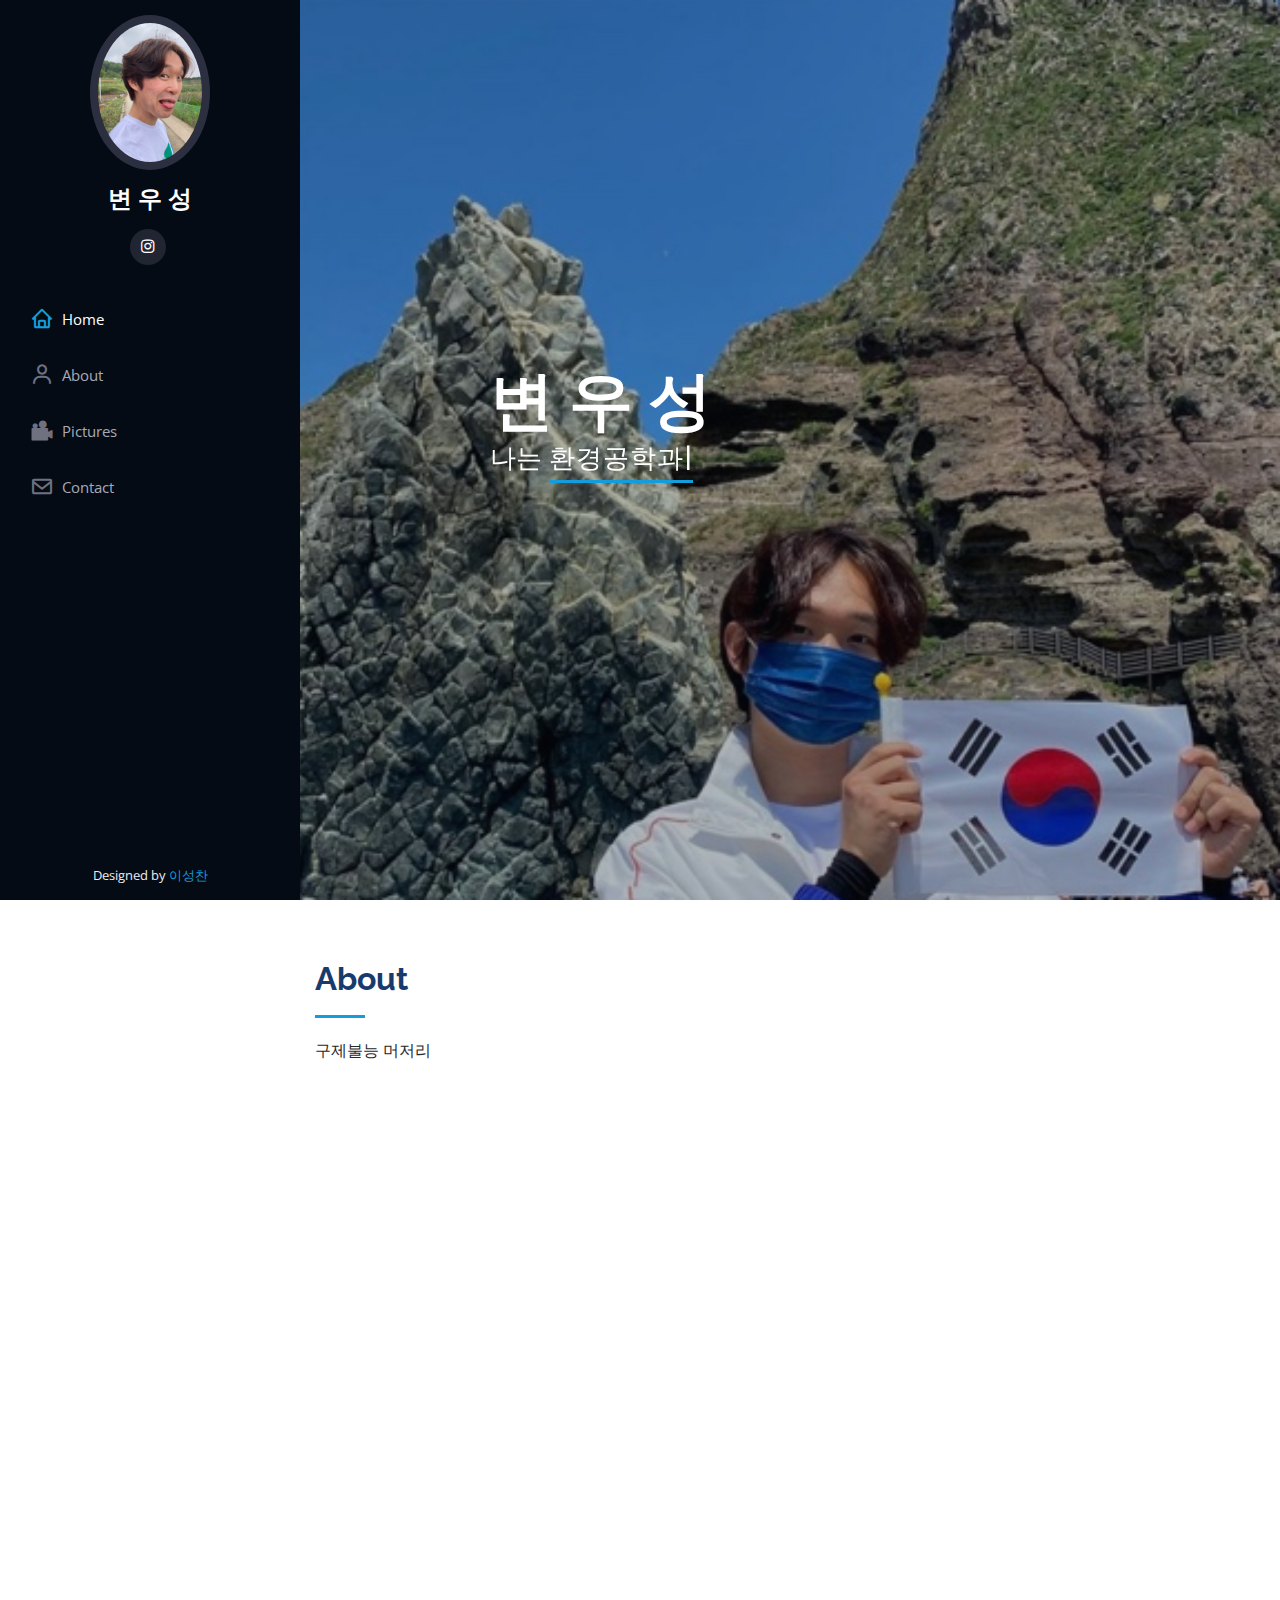
==== index.html @ b50109ef "dd" ====
<!DOCTYPE html>
<html lang="en">

<head>
  <title>Happy Birthday</title>
  <meta charset="utf-8">
  <meta name="author" content="Nimaan Sidhu">
  <meta content="나는짱ㅋ" property="og:title" >
  <meta content="width=device-width, initial-scale=1.0" name="viewport">
  <meta content="변우성 자기소개" name="description" >
  <meta content="Nimaan Sidhu, Nimaan Sidhu Singer, Nimaan Sidhu Lyricist, Nimaan Sidhu Composer" name="keywords" >
  <meta content="This site may help to know more about Nimaan Sidhu and his carrier" property="og:description" >
  <meta content="https://nimaansidhu.000webhostapp.com/" property="og:url">
  <meta content="https://photos.google.com/photo/AF1QipO3lsUsSTQgUAS6lcUShPu36XA4-gP27vLqkx5H" property="og:image">
  <meta property="og:video" content="https://www.youtube.com/watch?v=szagOHSH5uI" />
  <meta property="og:video" content="https://www.youtube.com/watch?v=b7wDkrk39Ew" />
  <meta property="og:video" content="https://www.youtube.com/watch?v=ozITYkhR7sQ" />
  <meta property="og:video" content="https://www.youtube.com/watch?v=MCx70HTjWGU" />

  <!-- Favicons -->
  <link href="assets/img/favicon.png" rel="icon">


  <!-- Google Fonts -->
  <link
    href="https://fonts.googleapis.com/css?family=Open+Sans:300,300i,400,400i,600,600i,700,700i|Raleway:300,300i,400,400i,500,500i,600,600i,700,700i|Poppins:300,300i,400,400i,500,500i,600,600i,700,700i"
    rel="stylesheet">

  <!-- Vendor CSS Files -->
  <link href="assets/vendor/bootstrap/css/bootstrap.min.css" rel="stylesheet">
  <link href="assets/vendor/icofont/icofont.min.css" rel="stylesheet">
  <link href="assets/vendor/remixicon/remixicon.css" rel="stylesheet">
  <link href="assets/vendor/boxicons/css/boxicons.min.css" rel="stylesheet">
  <link href="assets/vendor/animate.css/animate.min.css" rel="stylesheet">
  <link href="assets/vendor/venobox/venobox.css" rel="stylesheet">
  <link href="assets/vendor/owl.carousel/assets/owl.carousel.min.css" rel="stylesheet">
  <link href="assets/vendor/aos/aos.css" rel="stylesheet">

  <!-- Template Main CSS File -->
  <link href="assets/css/style.css" rel="stylesheet">

</head>

<body>

  <!-- ======= Mobile nav toggle button ======= -->
  <button type="button" class="mobile-nav-toggle d-xl-none"><i class="icofont-navigation-menu"></i></button>

  <!-- ======= Header ======= -->
  <header id="header">
    <div class="d-flex flex-column">

      <div class="profile" itemspcope>
        <img src="assets/img/1234.jpg" alt="변 우 성" class="img-fluid rounded-circle">
        <h1 class="text-light"><a href="index.html">변 우 성</a></h1>
        <div class="social-links mt-3 text-center">
          <a href="https://instagram.com/bye_onoo?utm_medium=copy_link" class="instagram"><i class="bx bxl-instagram"></i></a>
        </div>
      </div>

      <nav class="nav-menu">
        <ul>
          <li class="active"><a href="index.html"><i class="bx bx-home"></i> <span>Home</span></a></li>
          <li><a href="#about"><i class="bx bx-user"></i> <span>About</span></a></li>
          <!-- <li><a href="#video"><i class="icofont-video"></i> <span>Videos</span></a></li> -->
          <li><a href="#multi-video"><i class="icofont-video"></i> <span>Pictures</Picture></span></a></li>
          <li><a href="#contact"><i class="bx bx-envelope"></i> Contact</a></li>

        </ul>
      </nav><!-- .nav-menu -->
      <button type="button" class="mobile-nav-toggle d-xl-none"><i class="icofont-navigation-menu"></i></button>

    </div>
  </header><!-- End Header -->

  <!-- ======= Hero Section ======= -->
  <section id="hero" class="d-flex flex-column justify-content-center align-items-center">
    <div class="hero-container" data-aos="fade-in">
      <h1>변 우 성</h1>
      <p>나는 <span class="typed" data-typed-items="환경공학과, 미친, 또라이"></span></p>
    </div>
  </section><!-- End Hero -->

  <main id="main">

    <!-- ======= About Section ======= -->
    <section id="about" class="about">
      <div class="container">

        <div class="section-title">
          <h2>About</h2>
          <p>구제불능 머저리 <br><br>
          </p>
        </div>

        <div class="row">
          <div class="col-lg-4" data-aos="fade-right">
            <img src="assets/img/123.png" class="img-fluid" alt="I am Wooseong">
          </div>
          <div class="col-lg-8 pt-4 pt-lg-0 content" data-aos="fade-left">
            <h3>환경공학부 of 전북대학교</h3>
            <p class="font-italic">
              So far journey of Nimaan Sidhu as Singer, Lyricist & Composer as you can see which seem very intersing for
              you. Guys you can go through this.
            </p>
            <div class="row">
              <div class="col-lg-6">
                <ul>
                  <li><i class="icofont-rounded-right"></i> <strong>Birthday:</strong> 10 Oct 1997</li>
                  <li><i class="icofont-rounded-right"></i> <strong>Education:</strong> 환경공학</li>
                </ul>
              </div>
              <div class="col-lg-6">
                <ul>
                  <li><i class="icofont-rounded-right"></i> <strong>City:</strong> Gochang, Jeonju</li>
                  <li><i class="icofont-rounded-right"></i> <strong>Age:</strong> 25</li>
                </ul>
              </div>
            </div>
            <p>
              Thanks for all your comments on his videos so far. Please give feedback on what you think of Nimaan work
              and how he can improve his art for your enjoyment.
              Thanks you all in advance for your comments and feedback and he look forward to speaking with you all!</p>
          </div>
        </div>

      </div>
    </section>
    <!-- End About Section -->
    
    <!-- ======= multi-video Section ======= -->
    <section id="multi-video" class="multi-video about section-bg">
      <div class="hero-container">
        <div id="heroCarousel" class="carousel slide carousel-fade" data-ride="carousel">

          <ol class="carousel-indicators" id="hero-carousel-indicators"></ol>

          <div class="carousel-inner" role="listbox">
            
            <!-- Slide 1 -->
            <div class="carousel-item active" >
              <div class="container">
                <br><br><br><br><br><br>
                <div class="row">
                  <div class="col-xl-8 col-lg-6 video-box1 d-flex justify-content-center align-items-stretch"
                    data-aos="fade-right">
                  
                  </div>
        
                  <div
                    class="col-xl-4 col-lg-6 icon-boxes d-flex flex-column align-items-stretch justify-content-center py-5 px-lg-5">
                    <h4 data-aos="fade-up">Song</h4>
                    <h3 data-aos="fade-up" style="color:#173b6c;">Jhanjran</h3>
        
        
                    <div class="icon-box" data-aos="fade-up">
                      <div class="icon"><i class="icofont-pen"></i></div><br>
                      <h4 class="title"><a href="">Nimaan Sidhu</a></h4>
                    </div>
        
                    <div class="icon-box" data-aos="fade-up" data-aos-delay="100">
                      <div class="icon"><i class="icofont-mic"></i></div><br>
                      <h4 class="title"><a href="">Satkar Sandhu</a></h4>
                    </div>
                  </div>
                </div>
        
              </div>
            </div>
            <!-- Slide 2 -->
            <div class="carousel-item">
              <div class="container">
                <br><br><br><br><br><br>
                <div class="row">
                  <div class="col-xl-8 col-lg-6 video-box2 d-flex justify-content-center align-items-stretch"
                    data-aos="fade-right">
                   
                  </div>
        
                  <div
                    class="col-xl-4 col-lg-6 icon-boxes d-flex flex-column align-items-stretch justify-content-center py-5 px-lg-5">
                    <h4 data-aos="fade-up">Song</h4>
                    <h3 data-aos="fade-up" style="color:#173b6c;">Peke tur jana Jatti ne</h3>
        
        
                    <div class="icon-box" data-aos="fade-up">
                      <div class="icon"><i class="icofont-pen"></i></div><br>
                      <h4 class="title"><a href="">Nimaan Sidhu</a></h4>
                    </div>
        
                    <div class="icon-box" data-aos="fade-up" data-aos-delay="100">
                      <div class="icon"><i class="icofont-mic"></i></div><br>
                      <h4 class="title"><a href="">Satkar Sandhu</a></h4>
                    </div>
                  </div>
                </div>
        
              </div></div>
            <!-- Slide 3 -->
            <div class="carousel-item">
              <div class="container">
                <br><br><br><br><br><br>
                <div class="row">
                  <div class="col-xl-8 col-lg-6 video-box3 d-flex justify-content-center align-items-stretch"
                    data-aos="fade-right">
                   
                  </div>
        
                  <div
                    class="col-xl-4 col-lg-6 icon-boxes d-flex flex-column align-items-stretch justify-content-center py-5 px-lg-5">
                    <h4 data-aos="fade-up">Song</h4>
                    <h3 data-aos="fade-up" style="color:#173b6c;">Ignore Marda</h3>
        
        
                    <div class="icon-box" data-aos="fade-up">
                      <div class="icon"><i class="icofont-pen"></i></div><br>
                      <h4 class="title"><a href="">Nimaan Sidhu</a></h4>
                    </div>
        
                    <div class="icon-box" data-aos="fade-up" data-aos-delay="100">
                      <div class="icon"><i class="icofont-mic"></i></div><br>
                      <h4 class="title"><a href="">Satkar Sandhu</a></h4>
                    </div>
                  </div>
                </div>
        
              </div></div>
            <!-- Slide 4 -->
            <div class="carousel-item">
              <div class="container">
                <br><br><br><br><br><br>
                <div class="row">
                  <div class="col-xl-8 col-lg-6 video-box4 d-flex justify-content-center align-items-stretch"
                    data-aos="fade-right">
                   
                  </div>
        
                  <div
                    class="col-xl-4 col-lg-6 icon-boxes d-flex flex-column align-items-stretch justify-content-center py-5 px-lg-5">
                    <h4 data-aos="fade-up">Song</h4>
                    <h3 data-aos="fade-up" style="color:#173b6c;">Kithe Bachde</h3>
        
        
                    <div class="icon-box" data-aos="fade-up">
                      <div class="icon"><i class="icofont-pen"></i></div><br>
                      <h4 class="title"><a href="">Nimaan Sidhu</a></h4>
                    </div>
        
                    <div class="icon-box" data-aos="fade-up" data-aos-delay="100">
                      <div class="icon"><i class="icofont-mic"></i></div><br>
                      <h4 class="title"><a href="">Varinder Vicky Ft. Afsana Khan</a></h4>
                    </div>
                  </div>
                </div>
        
              </div></div>

          </div>

          <a class="carousel-control-prev" href="#heroCarousel" role="button" data-slide="prev">
            <span class="carousel-control-prev-icon icofont-simple-left" aria-hidden="true"></span>
            <span class="sr-only">Previous</span>
          </a>

          <a class="carousel-control-next" href="#heroCarousel" role="button" data-slide="next">
            <span class="carousel-control-next-icon icofont-simple-right" aria-hidden="true"></span>
            <span class="sr-only">Next</span>
          </a>

        </div>
      </div>
    </section><!-- End multi-video -->

    <!-- ======= Contact Section ======= -->
    <section id="contact" class="contact">
      <div class="container">

        <div class="section-title" data-aos="fade-up">
          <h2>Contact Us</h2>
        </div>

        <div class="row">

          <div class="col-lg-4 col-md-6" data-aos="fade-up" data-aos-delay="100">
            <div class="contact-about">
              <h3 style="color: #173b6c;">변우성</h3>
              <p>To know more about Punjabi Indusrty you can contect us. Hope you enjoy our content.
                We are very happy with your visit.We keep wait for your next visit<br>Thanks </p>
              <div class="social-links">
                <a href="https://instagram.com/bye_onoo?utm_medium=copy_link" class="instagram"><i class="bx bxl-instagram"></i></a>
              </div>
            </div>
          </div>

          <div class="col-lg-3 col-md-6 mt-4 mt-md-0" data-aos="fade-up" data-aos-delay="200">
            <div class="info">
              <div>
                <i class="ri-map-pin-line"></i>
                <p>
                  전라북도 전주시 덕진구 권삼득로 235-14</p>
              </div>

              <div>
                <i class="ri-mail-send-line"></i>
                <p>@gmail.com</p>
              </div>

            </div>
          </div>

          <div class="col-lg-5 col-md-12" data-aos="fade-up" data-aos-delay="300">
            <form action="forms/contact.php" method="post" role="form" class="php-email-form">
              <div class="form-group">
                <input type="text" name="name" class="form-control" id="name" placeholder="Your Name"
                  data-rule="minlen:4" data-msg="Please enter at least 4 chars" />
                <div class="validate"></div>
              </div>
              <div class="form-group">
                <input type="email" class="form-control" name="email" id="email" placeholder="Your Email"
                  data-rule="email" data-msg="Please enter a valid email" />
                <div class="validate"></div>
              </div>
              <div class="form-group">
                <input type="text" class="form-control" name="subject" id="subject" placeholder="Subject"
                  data-rule="minlen:4" data-msg="Please enter at least 8 chars of subject" />
                <div class="validate"></div>
              </div>
              <div class="form-group">
                <textarea class="form-control" name="message" rows="5" data-rule="required"
                  data-msg="Please write something for us" placeholder="Message"></textarea>
                <div class="validate"></div>
              </div>
              <div class="mb-3">
                <div class="loading">Loading</div>
                <div class="error-message"></div>
                <div class="sent-message">Your message has been sent. Thank you!</div>
              </div>
              <div class="text-center"><button type="submit">Send Message</button></div>
            </form>
          </div>

        </div>

      </div>
    </section><!-- End Contact Section -->

  </main><!-- End #main -->


  <!-- ======= Footer ======= -->
  <footer id="footer">
    <div class="container">
      <div class="credits">
        Designed by <a href="">이성찬</a>
      </div>
    </div>
  </footer>
  <!-- End  Footer -->

  <a href="#" class="back-to-top"><i class="icofont-simple-up"></i></a>
  
  <script type="application/ld+json">{
  "@context": "https://schema.org/",
  "@type": "Person",
  "name": "Nimaan Sidhu",
  "url": "https://nimaansidhu.000webhostapp.com/",
  "image": "https://upload.wikimedia.org/wikipedia/commons/thumb/7/70/Nimaan_Sidhu_at_The_Oberoi_Udaivilas%2C_Udaipur.jpg/399px-Nimaan_Sidhu_at_The_Oberoi_Udaivilas%2C_Udaipur.jpg",
  "sameAs": [
    "https://www.facebook.com/people/Nimaan-Sidhu/100008337422229",
    "https://instagram.com/nimaan_777?igsh...",
    "https://www.snapchat.com/add/nimaan777"]}</script>

  <!-- Vendor JS Files -->
  <script src="assets/vendor/jquery/jquery.min.js"></script>
  <script src="assets/vendor/jquery-sticky/jquery.sticky.js"></script>
  <script src="assets/vendor/bootstrap/js/bootstrap.bundle.min.js"></script>
  <script src="assets/vendor/jquery.easing/jquery.easing.min.js"></script>
  <script src="assets/vendor/php-email-form/validate.js"></script>
  <script src="assets/vendor/waypoints/jquery.waypoints.min.js"></script>
  <script src="assets/vendor/counterup/counterup.min.js"></script>
  <script src="assets/vendor/isotope-layout/isotope.pkgd.min.js"></script>
  <script src="assets/vendor/venobox/venobox.min.js"></script>
  <script src="assets/vendor/owl.carousel/owl.carousel.min.js"></script>
  <script src="assets/vendor/typed.js/typed.min.js"></script>
  <script src="assets/vendor/aos/aos.js"></script>

  <!-- Template Main JS File -->
  <script src="assets/js/main.js"></script>

</body>

</html>
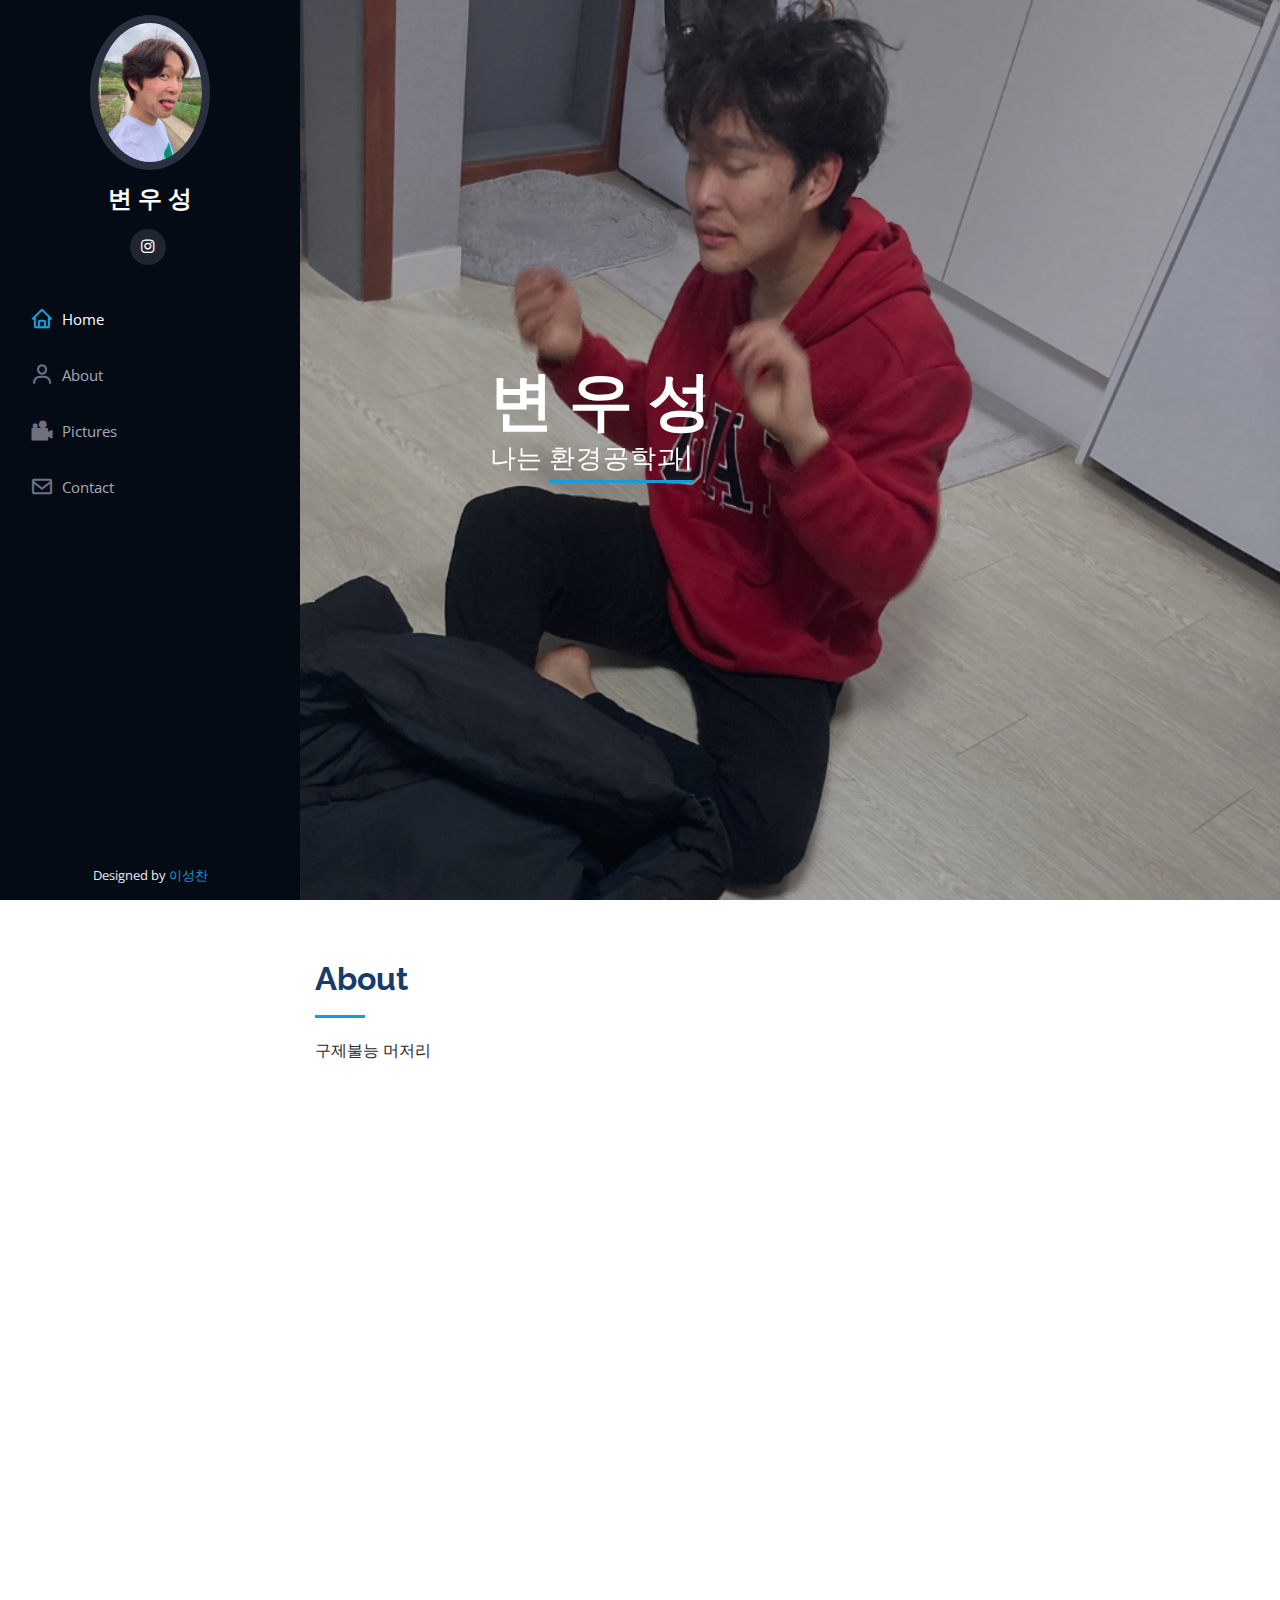
==== commit 9e194376: "dd" ====
--- a/index.html
+++ b/index.html
@@ -5,9 +5,9 @@
   <title>Happy Birthday</title>
   <meta charset="utf-8">
   <meta name="author" content="Nimaan Sidhu">
-  <meta content="나는짱ㅋ" property="og:title" >
+  <meta content="Nimaan Sidhu" property="og:title" >
   <meta content="width=device-width, initial-scale=1.0" name="viewport">
-  <meta content="변우성 자기소개" name="description" >
+  <meta content="This site may help to know more about Nimaan Sidhu and his carrier" name="description" >
   <meta content="Nimaan Sidhu, Nimaan Sidhu Singer, Nimaan Sidhu Lyricist, Nimaan Sidhu Composer" name="keywords" >
   <meta content="This site may help to know more about Nimaan Sidhu and his carrier" property="og:description" >
   <meta content="https://nimaansidhu.000webhostapp.com/" property="og:url">
--- a/assets/css/style.css
+++ b/assets/css/style.css
@@ -205,7 +205,7 @@
 #hero {
   width: 100%;
   height: 100vh;
-  background: url("../img/123.png") top center;
+  background: url("../img/1-0.jpg") top center;
   background-size: cover;
 }
 
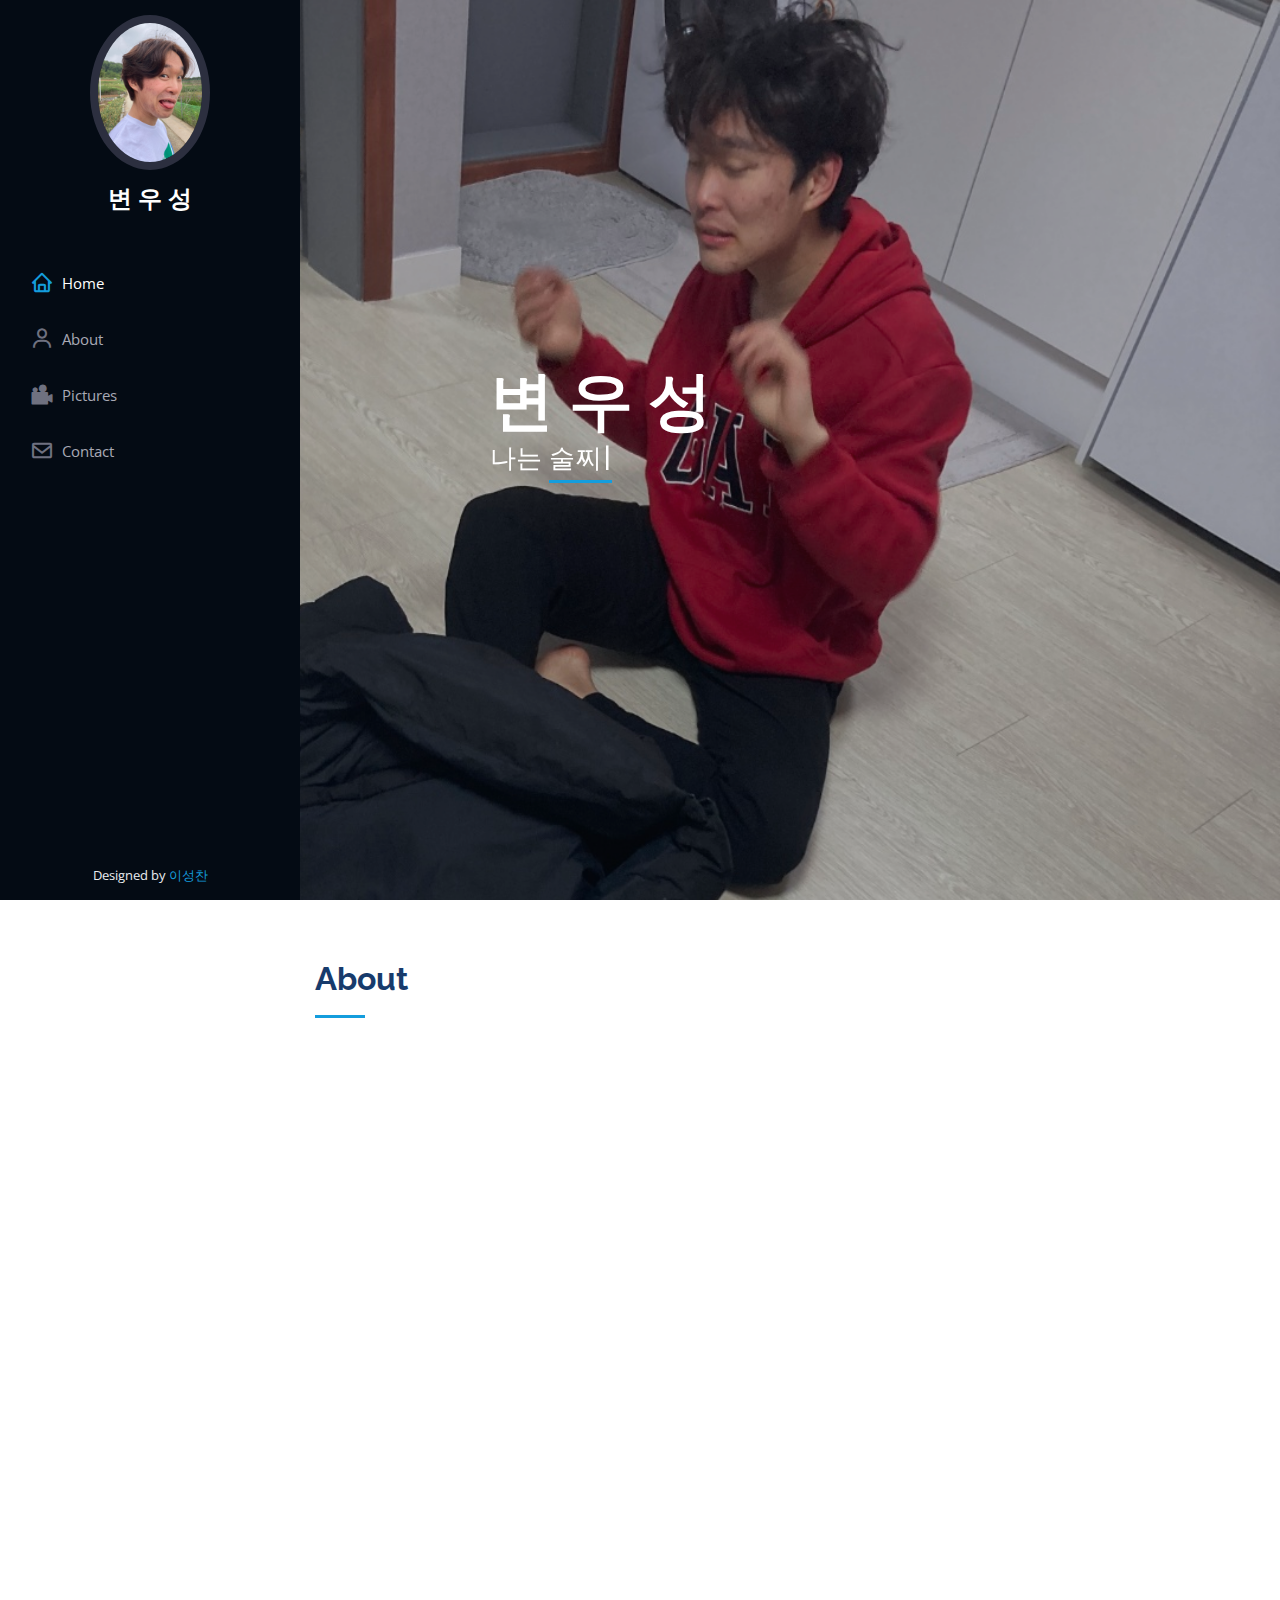
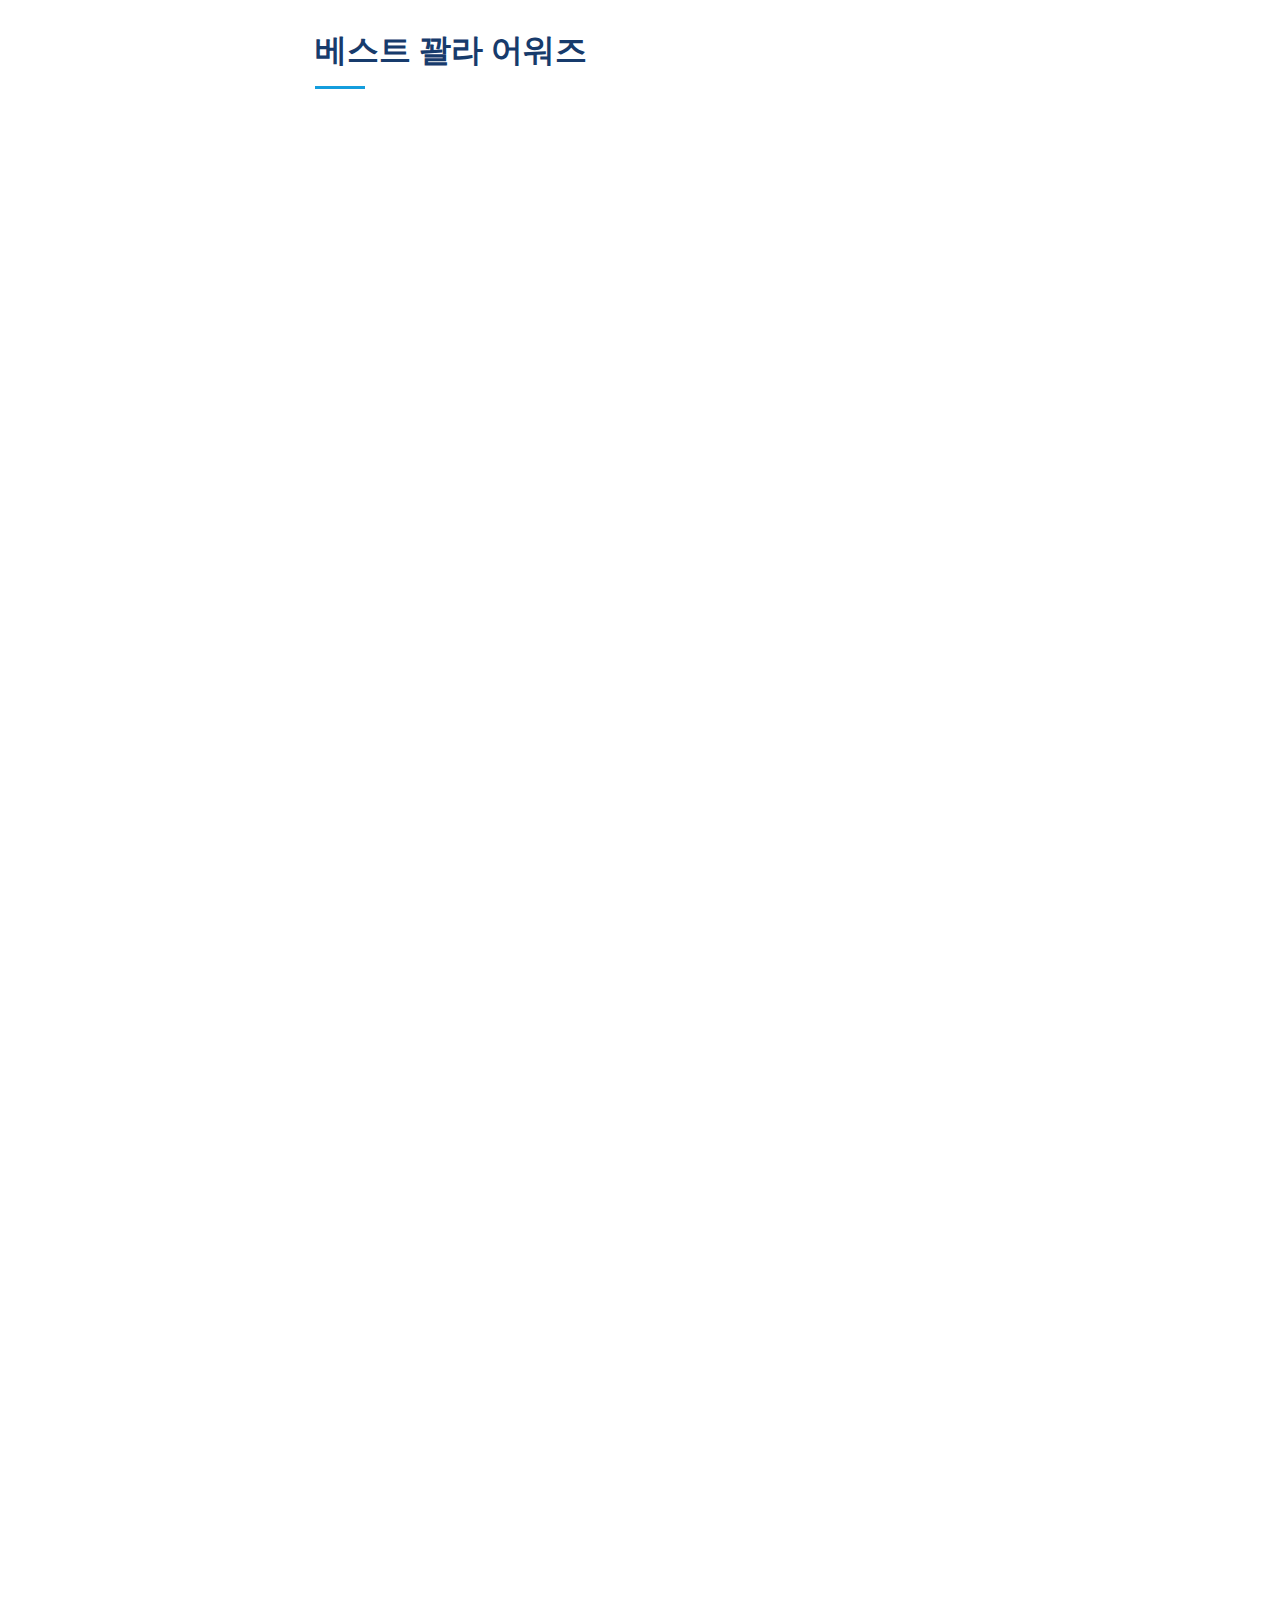
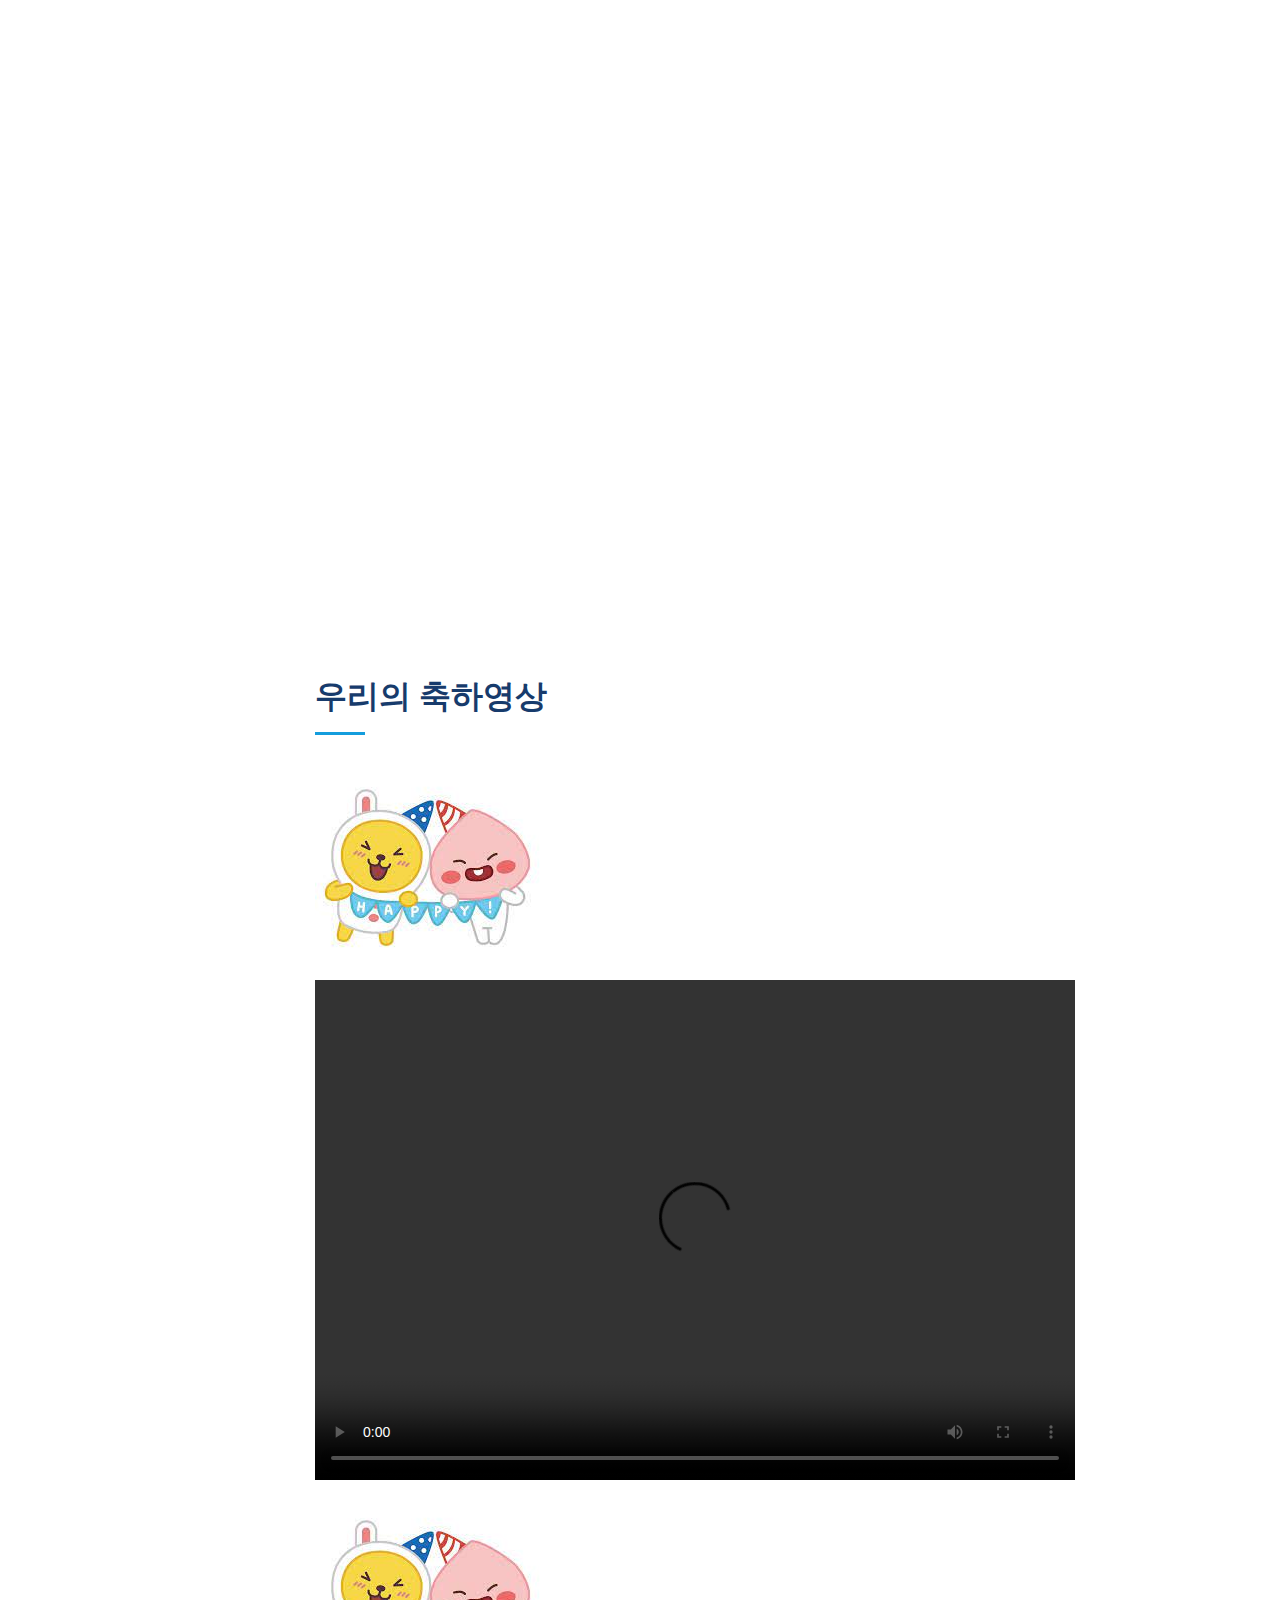
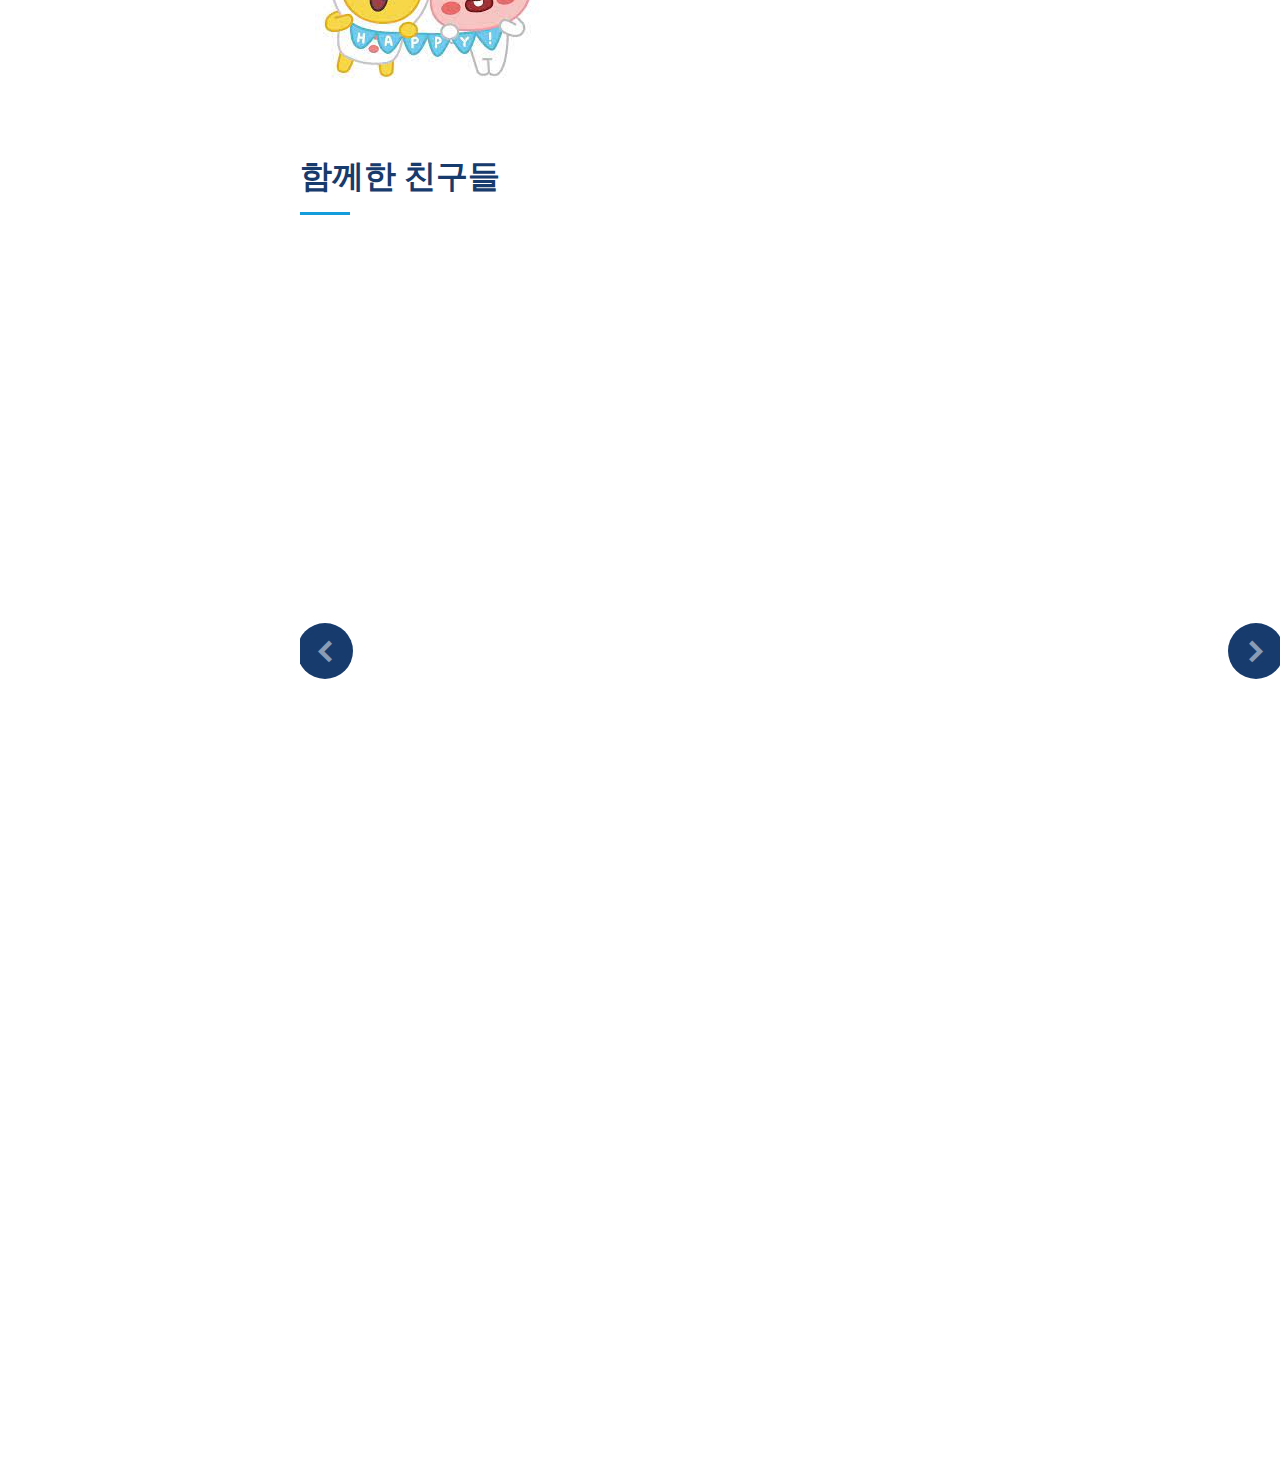
==== commit f73f7590: "update" ====
--- a/index.html
+++ b/index.html
@@ -5,11 +5,11 @@
   <title>Happy Birthday</title>
   <meta charset="utf-8">
   <meta name="author" content="Nimaan Sidhu">
-  <meta content="Nimaan Sidhu" property="og:title" >
+  <meta content="Nimaan Sidhu" property="og:title">
   <meta content="width=device-width, initial-scale=1.0" name="viewport">
-  <meta content="This site may help to know more about Nimaan Sidhu and his carrier" name="description" >
-  <meta content="Nimaan Sidhu, Nimaan Sidhu Singer, Nimaan Sidhu Lyricist, Nimaan Sidhu Composer" name="keywords" >
-  <meta content="This site may help to know more about Nimaan Sidhu and his carrier" property="og:description" >
+  <meta content="This site may help to know more about Nimaan Sidhu and his carrier" name="description">
+  <meta content="Nimaan Sidhu, Nimaan Sidhu Singer, Nimaan Sidhu Lyricist, Nimaan Sidhu Composer" name="keywords">
+  <meta content="This site may help to know more about Nimaan Sidhu and his carrier" property="og:description">
   <meta content="https://nimaansidhu.000webhostapp.com/" property="og:url">
   <meta content="https://photos.google.com/photo/AF1QipO3lsUsSTQgUAS6lcUShPu36XA4-gP27vLqkx5H" property="og:image">
   <meta property="og:video" content="https://www.youtube.com/watch?v=szagOHSH5uI" />
@@ -54,7 +54,6 @@
         <img src="assets/img/1234.jpg" alt="변 우 성" class="img-fluid rounded-circle">
         <h1 class="text-light"><a href="index.html">변 우 성</a></h1>
         <div class="social-links mt-3 text-center">
-          <a href="https://instagram.com/bye_onoo?utm_medium=copy_link" class="instagram"><i class="bx bxl-instagram"></i></a>
         </div>
       </div>
 
@@ -77,7 +76,7 @@
   <section id="hero" class="d-flex flex-column justify-content-center align-items-center">
     <div class="hero-container" data-aos="fade-in">
       <h1>변 우 성</h1>
-      <p>나는 <span class="typed" data-typed-items="환경공학과, 미친, 또라이"></span></p>
+      <p>나는 <span class="typed" data-typed-items="술찌, 미친, 또라이"></span></p>
     </div>
   </section><!-- End Hero -->
 
@@ -89,20 +88,21 @@
 
         <div class="section-title">
           <h2>About</h2>
-          <p>구제불능 머저리 <br><br>
           </p>
         </div>
 
         <div class="row">
           <div class="col-lg-4" data-aos="fade-right">
-            <img src="assets/img/123.png" class="img-fluid" alt="I am Wooseong">
+            <img src="assets/img/2-0.jpg" class="img-fluid" alt="I am Wooseong">
           </div>
           <div class="col-lg-8 pt-4 pt-lg-0 content" data-aos="fade-left">
-            <h3>환경공학부 of 전북대학교</h3>
-            <p class="font-italic">
-              So far journey of Nimaan Sidhu as Singer, Lyricist & Composer as you can see which seem very intersing for
-              you. Guys you can go through this.
-            </p>
+            <h3>최고의주량 of 환경공학부</h3>
+              <br>이름 : 변우성<br>
+              주량 : 소주4병<br>
+              여자친구 : 없음<br>
+              썸 진척도 :  <progress value="10" max="50"></progress> <br>
+              <br>
+
             <div class="row">
               <div class="col-lg-6">
                 <ul>
@@ -116,18 +116,50 @@
                   <li><i class="icofont-rounded-right"></i> <strong>Age:</strong> 25</li>
                 </ul>
               </div>
+              <div class="col-lg-8 pt-4 pt-lg-0 content" data-aos="fade-left">
+                <h3>관련일화</h3>
+                </div>
             </div>
             <p>
-              Thanks for all your comments on his videos so far. Please give feedback on what you think of Nimaan work
-              and how he can improve his art for your enjoyment.
-              Thanks you all in advance for your comments and feedback and he look forward to speaking with you all!</p>
-          </div>
-        </div>
-
+              <br>1. 신시가지 가장 핫한시간대 점령
+              <br>2. 소음으로 인한 민원 다수
+              <br>3. 친구를 계단에서 밀어버림
+              <br>4. 패싸움 하고 경찰서에 불려감
+            </p>
+          </div>
+        </div>
+        <br><br><br>
+        <h3>베스트 꽐라 어워즈</h3>
+        <div class="col-lg-4" data-aos="fade-right">
+          <img src="assets/img/3-0.jpg" class="img-fluid" alt="I am Wooseong">
+        </div>
+        <br><br>
+        <div class="col-lg-4" data-aos="fade-right">
+          <img src="assets/img/3-1.jpg" class="img-fluid" alt="I am Wooseong">
+        </div>
+        <br><br>
+        <div class="col-lg-4" data-aos="fade-right">
+          <img src="assets/img/3-2.jpg" class="img-fluid" alt="I am Wooseong">
+        </div>
+        <br><br>
+        <div class="col-lg-4" data-aos="fade-right">
+          <img src="assets/img/3-3.jpg" class="img-fluid" alt="I am Wooseong">
+        </div>
+        <br><br>
+        <div class="col-lg-4" data-aos="fade-right">
+          <img src="assets/img/3-5.jpg" class="img-fluid" alt="I am Wooseong">
+        </div>
+        <p class="font-italic">
+          <br><br><br><br><br><br>
+        <h3>우리의 축하영상</h3>
+        <img src="assets/img/2-1.jpg">
+        <p class="font-italic">
+          <video src="assets/img/birthday.mkv" controls="controls" style="width: 80%;height: 500px;"></video>
+          <img src="assets/img/2-1.jpg">
       </div>
     </section>
     <!-- End About Section -->
-    
+
     <!-- ======= multi-video Section ======= -->
     <section id="multi-video" class="multi-video about section-bg">
       <div class="hero-container">
@@ -136,35 +168,24 @@
           <ol class="carousel-indicators" id="hero-carousel-indicators"></ol>
 
           <div class="carousel-inner" role="listbox">
-            
-            <!-- Slide 1 -->
-            <div class="carousel-item active" >
+            <h3>함께한 친구들</h3>
+            <p class="font-italic">
+              <!-- Slide 1 -->
+            <div class="carousel-item active">
               <div class="container">
                 <br><br><br><br><br><br>
                 <div class="row">
                   <div class="col-xl-8 col-lg-6 video-box1 d-flex justify-content-center align-items-stretch"
                     data-aos="fade-right">
-                  
-                  </div>
-        
+                  </div>
+
                   <div
                     class="col-xl-4 col-lg-6 icon-boxes d-flex flex-column align-items-stretch justify-content-center py-5 px-lg-5">
-                    <h4 data-aos="fade-up">Song</h4>
-                    <h3 data-aos="fade-up" style="color:#173b6c;">Jhanjran</h3>
-        
-        
-                    <div class="icon-box" data-aos="fade-up">
-                      <div class="icon"><i class="icofont-pen"></i></div><br>
-                      <h4 class="title"><a href="">Nimaan Sidhu</a></h4>
-                    </div>
-        
-                    <div class="icon-box" data-aos="fade-up" data-aos-delay="100">
-                      <div class="icon"><i class="icofont-mic"></i></div><br>
-                      <h4 class="title"><a href="">Satkar Sandhu</a></h4>
-                    </div>
-                  </div>
-                </div>
-        
+                    <h4 data-aos="fade-up">제목</h4>
+                    <h3 data-aos="fade-up" style="color:#173b6c;">홍균이 사망</h3>
+                  </div>
+                </div>
+
               </div>
             </div>
             <!-- Slide 2 -->
@@ -174,28 +195,21 @@
                 <div class="row">
                   <div class="col-xl-8 col-lg-6 video-box2 d-flex justify-content-center align-items-stretch"
                     data-aos="fade-right">
-                   
-                  </div>
-        
+
+                  </div>
+
                   <div
                     class="col-xl-4 col-lg-6 icon-boxes d-flex flex-column align-items-stretch justify-content-center py-5 px-lg-5">
-                    <h4 data-aos="fade-up">Song</h4>
-                    <h3 data-aos="fade-up" style="color:#173b6c;">Peke tur jana Jatti ne</h3>
-        
-        
-                    <div class="icon-box" data-aos="fade-up">
-                      <div class="icon"><i class="icofont-pen"></i></div><br>
-                      <h4 class="title"><a href="">Nimaan Sidhu</a></h4>
-                    </div>
-        
-                    <div class="icon-box" data-aos="fade-up" data-aos-delay="100">
-                      <div class="icon"><i class="icofont-mic"></i></div><br>
-                      <h4 class="title"><a href="">Satkar Sandhu</a></h4>
-                    </div>
-                  </div>
-                </div>
-        
-              </div></div>
+                    <h4 data-aos="fade-up">제목</h4>
+                    <h3 data-aos="fade-up" style="color:#173b6c;">광안대교에서</h3>
+
+
+
+                  </div>
+                </div>
+
+              </div>
+            </div>
             <!-- Slide 3 -->
             <div class="carousel-item">
               <div class="container">
@@ -203,28 +217,18 @@
                 <div class="row">
                   <div class="col-xl-8 col-lg-6 video-box3 d-flex justify-content-center align-items-stretch"
                     data-aos="fade-right">
-                   
-                  </div>
-        
+
+                  </div>
+
                   <div
                     class="col-xl-4 col-lg-6 icon-boxes d-flex flex-column align-items-stretch justify-content-center py-5 px-lg-5">
-                    <h4 data-aos="fade-up">Song</h4>
-                    <h3 data-aos="fade-up" style="color:#173b6c;">Ignore Marda</h3>
-        
-        
-                    <div class="icon-box" data-aos="fade-up">
-                      <div class="icon"><i class="icofont-pen"></i></div><br>
-                      <h4 class="title"><a href="">Nimaan Sidhu</a></h4>
-                    </div>
-        
-                    <div class="icon-box" data-aos="fade-up" data-aos-delay="100">
-                      <div class="icon"><i class="icofont-mic"></i></div><br>
-                      <h4 class="title"><a href="">Satkar Sandhu</a></h4>
-                    </div>
-                  </div>
-                </div>
-        
-              </div></div>
+                    <h4 data-aos="fade-up">제목</h4>
+                    <h3 data-aos="fade-up" style="color:#173b6c;">몰아주기</h3>
+                  </div>
+                </div>
+
+              </div>
+            </div>
             <!-- Slide 4 -->
             <div class="carousel-item">
               <div class="container">
@@ -232,28 +236,19 @@
                 <div class="row">
                   <div class="col-xl-8 col-lg-6 video-box4 d-flex justify-content-center align-items-stretch"
                     data-aos="fade-right">
-                   
-                  </div>
-        
+
+                  </div>
+
                   <div
                     class="col-xl-4 col-lg-6 icon-boxes d-flex flex-column align-items-stretch justify-content-center py-5 px-lg-5">
-                    <h4 data-aos="fade-up">Song</h4>
-                    <h3 data-aos="fade-up" style="color:#173b6c;">Kithe Bachde</h3>
-        
-        
-                    <div class="icon-box" data-aos="fade-up">
-                      <div class="icon"><i class="icofont-pen"></i></div><br>
-                      <h4 class="title"><a href="">Nimaan Sidhu</a></h4>
-                    </div>
-        
-                    <div class="icon-box" data-aos="fade-up" data-aos-delay="100">
-                      <div class="icon"><i class="icofont-mic"></i></div><br>
-                      <h4 class="title"><a href="">Varinder Vicky Ft. Afsana Khan</a></h4>
-                    </div>
-                  </div>
-                </div>
-        
-              </div></div>
+                    <h4 data-aos="fade-up">제목</h4>
+                    <h3 data-aos="fade-up" style="color:#173b6c;">비오는날</h3>
+
+                  </div>
+                </div>
+
+              </div>
+            </div>
 
           </div>
 
@@ -284,10 +279,10 @@
           <div class="col-lg-4 col-md-6" data-aos="fade-up" data-aos-delay="100">
             <div class="contact-about">
               <h3 style="color: #173b6c;">변우성</h3>
-              <p>To know more about Punjabi Indusrty you can contect us. Hope you enjoy our content.
-                We are very happy with your visit.We keep wait for your next visit<br>Thanks </p>
+              <p>이 페이지는 우성이의 생일을 기념하기 위해<br> 작성되었습니다.<br>Copyright(C)2021.All right reserved by 성찬</p>
               <div class="social-links">
-                <a href="https://instagram.com/bye_onoo?utm_medium=copy_link" class="instagram"><i class="bx bxl-instagram"></i></a>
+                <a href="https://instagram.com/bye_onoo?utm_medium=copy_link" class="instagram"><i
+                    class="bx bxl-instagram"></i></a>
               </div>
             </div>
           </div>
@@ -297,48 +292,18 @@
               <div>
                 <i class="ri-map-pin-line"></i>
                 <p>
-                  전라북도 전주시 덕진구 권삼득로 235-14</p>
+                  2021 10 10 변우성 생일🥳</p>
               </div>
 
               <div>
                 <i class="ri-mail-send-line"></i>
-                <p>@gmail.com</p>
-              </div>
-
-            </div>
-          </div>
-
-          <div class="col-lg-5 col-md-12" data-aos="fade-up" data-aos-delay="300">
-            <form action="forms/contact.php" method="post" role="form" class="php-email-form">
-              <div class="form-group">
-                <input type="text" name="name" class="form-control" id="name" placeholder="Your Name"
-                  data-rule="minlen:4" data-msg="Please enter at least 4 chars" />
-                <div class="validate"></div>
-              </div>
-              <div class="form-group">
-                <input type="email" class="form-control" name="email" id="email" placeholder="Your Email"
-                  data-rule="email" data-msg="Please enter a valid email" />
-                <div class="validate"></div>
-              </div>
-              <div class="form-group">
-                <input type="text" class="form-control" name="subject" id="subject" placeholder="Subject"
-                  data-rule="minlen:4" data-msg="Please enter at least 8 chars of subject" />
-                <div class="validate"></div>
-              </div>
-              <div class="form-group">
-                <textarea class="form-control" name="message" rows="5" data-rule="required"
-                  data-msg="Please write something for us" placeholder="Message"></textarea>
-                <div class="validate"></div>
-              </div>
-              <div class="mb-3">
-                <div class="loading">Loading</div>
-                <div class="error-message"></div>
-                <div class="sent-message">Your message has been sent. Thank you!</div>
-              </div>
-              <div class="text-center"><button type="submit">Send Message</button></div>
-            </form>
-          </div>
-
+                <p>우리 함께 축하해요</p>
+              </div>
+
+            </div>
+          </div>
+
+       
         </div>
 
       </div>
@@ -358,7 +323,7 @@
   <!-- End  Footer -->
 
   <a href="#" class="back-to-top"><i class="icofont-simple-up"></i></a>
-  
+
   <script type="application/ld+json">{
   "@context": "https://schema.org/",
   "@type": "Person",
--- a/assets/css/style.css
+++ b/assets/css/style.css
@@ -1,4 +1,3 @@
-
 /*--------------------------------------------------------------
 # General
 --------------------------------------------------------------*/
@@ -16,7 +15,12 @@
   text-decoration: none;
 }
 
-h1, h2, h3, h4, h5, h6 {
+h1,
+h2,
+h3,
+h4,
+h5,
+h6 {
   font-family: "Raleway", sans-serif;
 }
 
@@ -84,7 +88,8 @@
   font-family: "Poppins", sans-serif;
 }
 
-#header .profile h1 a, #header .profile h1 a:hover {
+#header .profile h1 a,
+#header .profile h1 a:hover {
   color: #fff;
   text-decoration: none;
 }
@@ -158,12 +163,16 @@
   color: #6f7180;
 }
 
-.nav-menu a:hover, .nav-menu .active > a, .nav-menu li:hover > a {
+.nav-menu a:hover,
+.nav-menu .active > a,
+.nav-menu li:hover > a {
   text-decoration: none;
   color: #fff;
 }
 
-.nav-menu a:hover i, .nav-menu .active > a i, .nav-menu li:hover > a i {
+.nav-menu a:hover i,
+.nav-menu .active > a i,
+.nav-menu li:hover > a i {
   color: #149ddd;
 }
 
@@ -283,7 +292,7 @@
 }
 
 .about h3::after {
-  content: '';
+  content: "";
   position: absolute;
   display: block;
   width: 50px;
@@ -317,7 +326,6 @@
 .about .content p:last-child {
   margin-bottom: 0;
 }
-
 
 .about .icon-boxes h4 {
   font-size: 18px;
@@ -362,7 +370,7 @@
 .about .icon-box:hover .icon i {
   color: #fff;
 }
- 
+
 .about .icon-box .title {
   margin-left: 85px;
   font-weight: 700;
@@ -386,7 +394,7 @@
 }
 
 .about .video-box1 {
-  background: url("../img/1-1.png") center center no-repeat;
+  background: url("../img/3-6.jpg") center center no-repeat;
   background-size: cover;
   min-height: 500px;
   height: 500px;
@@ -394,7 +402,7 @@
 }
 
 .about .video-box2 {
-  background: url("../img/1-2.png") center center no-repeat;
+  background: url("../img/3-7.jpg") center center no-repeat;
   background-size: cover;
   min-height: 500px;
   height: 500px;
@@ -402,7 +410,7 @@
 }
 
 .about .video-box3 {
-  background: url("../img/1-3.png") center center no-repeat;
+  background: url("../img/3-8.jpg") center center no-repeat;
   background-size: cover;
   min-height: 500px;
   height: 500px;
@@ -410,7 +418,7 @@
 }
 
 .about .video-box4 {
-  background: url("../img/1-4.png") center center no-repeat;
+  background: url("../img/3-9.jpg") center center no-repeat;
   background-size: cover;
   min-height: 500px;
   height: 500px;
@@ -430,7 +438,7 @@
 }
 
 .about .play-btn::after {
-  content: '';
+  content: "";
   position: absolute;
   left: 50%;
   top: 50%;
@@ -445,7 +453,7 @@
 }
 
 .about .play-btn::before {
-  content: '';
+  content: "";
   position: absolute;
   width: 120px;
   height: 120px;
@@ -473,7 +481,7 @@
 }
 
 .about .play-btn:hover::before {
-  content: '';
+  content: "";
   position: absolute;
   left: 50%;
   top: 50%;
@@ -538,7 +546,7 @@
 }
 
 .section-title h2::after {
-  content: '';
+  content: "";
   position: absolute;
   display: block;
   width: 50px;
@@ -552,14 +560,13 @@
   margin-bottom: 0;
 }
 
-
 /*--------------------------------------------------------------
 # multi-video Section
 --------------------------------------------------------------*/
 #multi-video {
   width: 100%;
   height: 100vh;
-  background-color: rgba(39, 37, 34, 0.0);
+  background-color: rgba(39, 37, 34, 0);
   overflow: hidden;
   padding: 0;
 }
@@ -573,8 +580,8 @@
 }
 
 #multi-video .carousel-item::before {
-  content: '';
-  background-color: rgba(12, 11, 10, 0.0);
+  content: "";
+  background-color: rgba(12, 11, 10, 0);
   position: absolute;
   top: 0;
   right: 0;
@@ -632,8 +639,7 @@
   opacity: 1;
   transition: 0.5s;
 }
-multi-video
-#multi-video .carousel-inner .carousel-item-next,
+multi-video #multi-video .carousel-inner .carousel-item-next,
 #multi-video .carousel-inner .carousel-item-prev,
 #multi-video .carousel-inner .active.carousel-item-left,
 #multi-video .carousel-inner .active.carousel-item-right {
@@ -641,12 +647,14 @@
   transform: translate3d(0, 0, 0);
 }
 
-#multi-video .carousel-control-prev, #multi-video .carousel-control-next {
+#multi-video .carousel-control-prev,
+#multi-video .carousel-control-next {
   width: 10%;
   opacity: 1;
 }
 
-#multi-video .carousel-control-next-icon, #multi-video .carousel-control-prev-icon {
+#multi-video .carousel-control-next-icon,
+#multi-video .carousel-control-prev-icon {
   background: none;
   font-size: 36px;
   line-height: 1;
@@ -659,16 +667,18 @@
   color: rgba(255, 255, 255, 0.5);
 }
 
-#multi-video .carousel-control-next-icon:hover, #multi-video .carousel-control-prev-icon:hover {
+#multi-video .carousel-control-next-icon:hover,
+#multi-video .carousel-control-prev-icon:hover {
   background: rgba(22, 56, 102, 0.6);
-  color: rgba(22, 56, 102, 1.0);
+  color: rgba(22, 56, 102, 1);
 }
 
 #multi-video .carousel-indicators li {
   cursor: pointer;
 }
 
-#multi-video .btn-menu, #multi-video .btn-book {
+#multi-video .btn-menu,
+#multi-video .btn-book {
   font-weight: 600;
   font-size: 13px;
   letter-spacing: 1px;
@@ -685,7 +695,8 @@
   border: 2px solid #ffb03b;
 }
 
-#multi-video .btn-menu:hover, #multi-video .btn-book:hover {
+#multi-video .btn-menu:hover,
+#multi-video .btn-book:hover {
   background: #ffb03b;
   color: #fff;
 }
@@ -700,7 +711,8 @@
   #multi-video p {
     width: 50%;
   }
-  #multi-video .carousel-control-prev, #multi-video .carousel-control-next {
+  #multi-video .carousel-control-prev,
+  #multi-video .carousel-control-next {
     width: 5%;
   }
 }
@@ -813,7 +825,8 @@
   animation: animate-loading 1s linear infinite;
 }
 
-.contact .php-email-form input, .contact .php-email-form textarea {
+.contact .php-email-form input,
+.contact .php-email-form textarea {
   border-radius: 0;
   box-shadow: none;
   font-size: 14px;
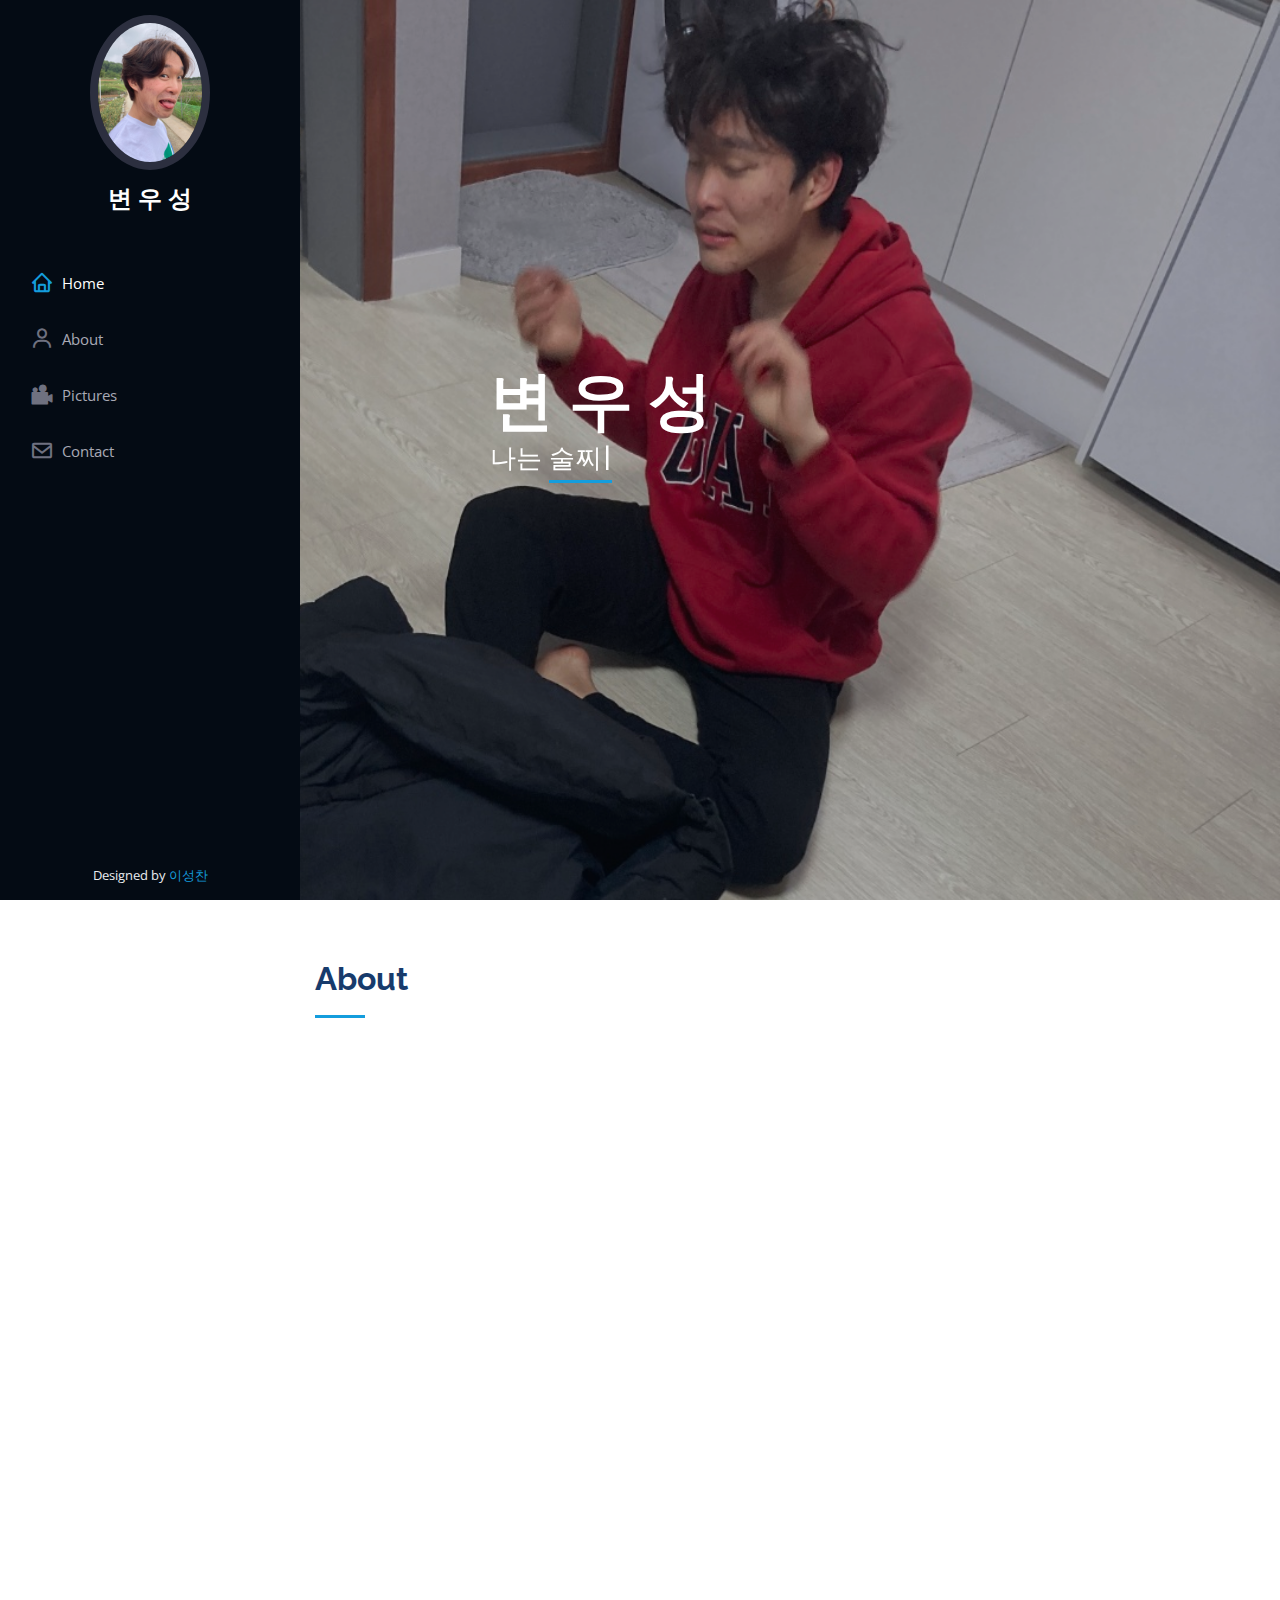
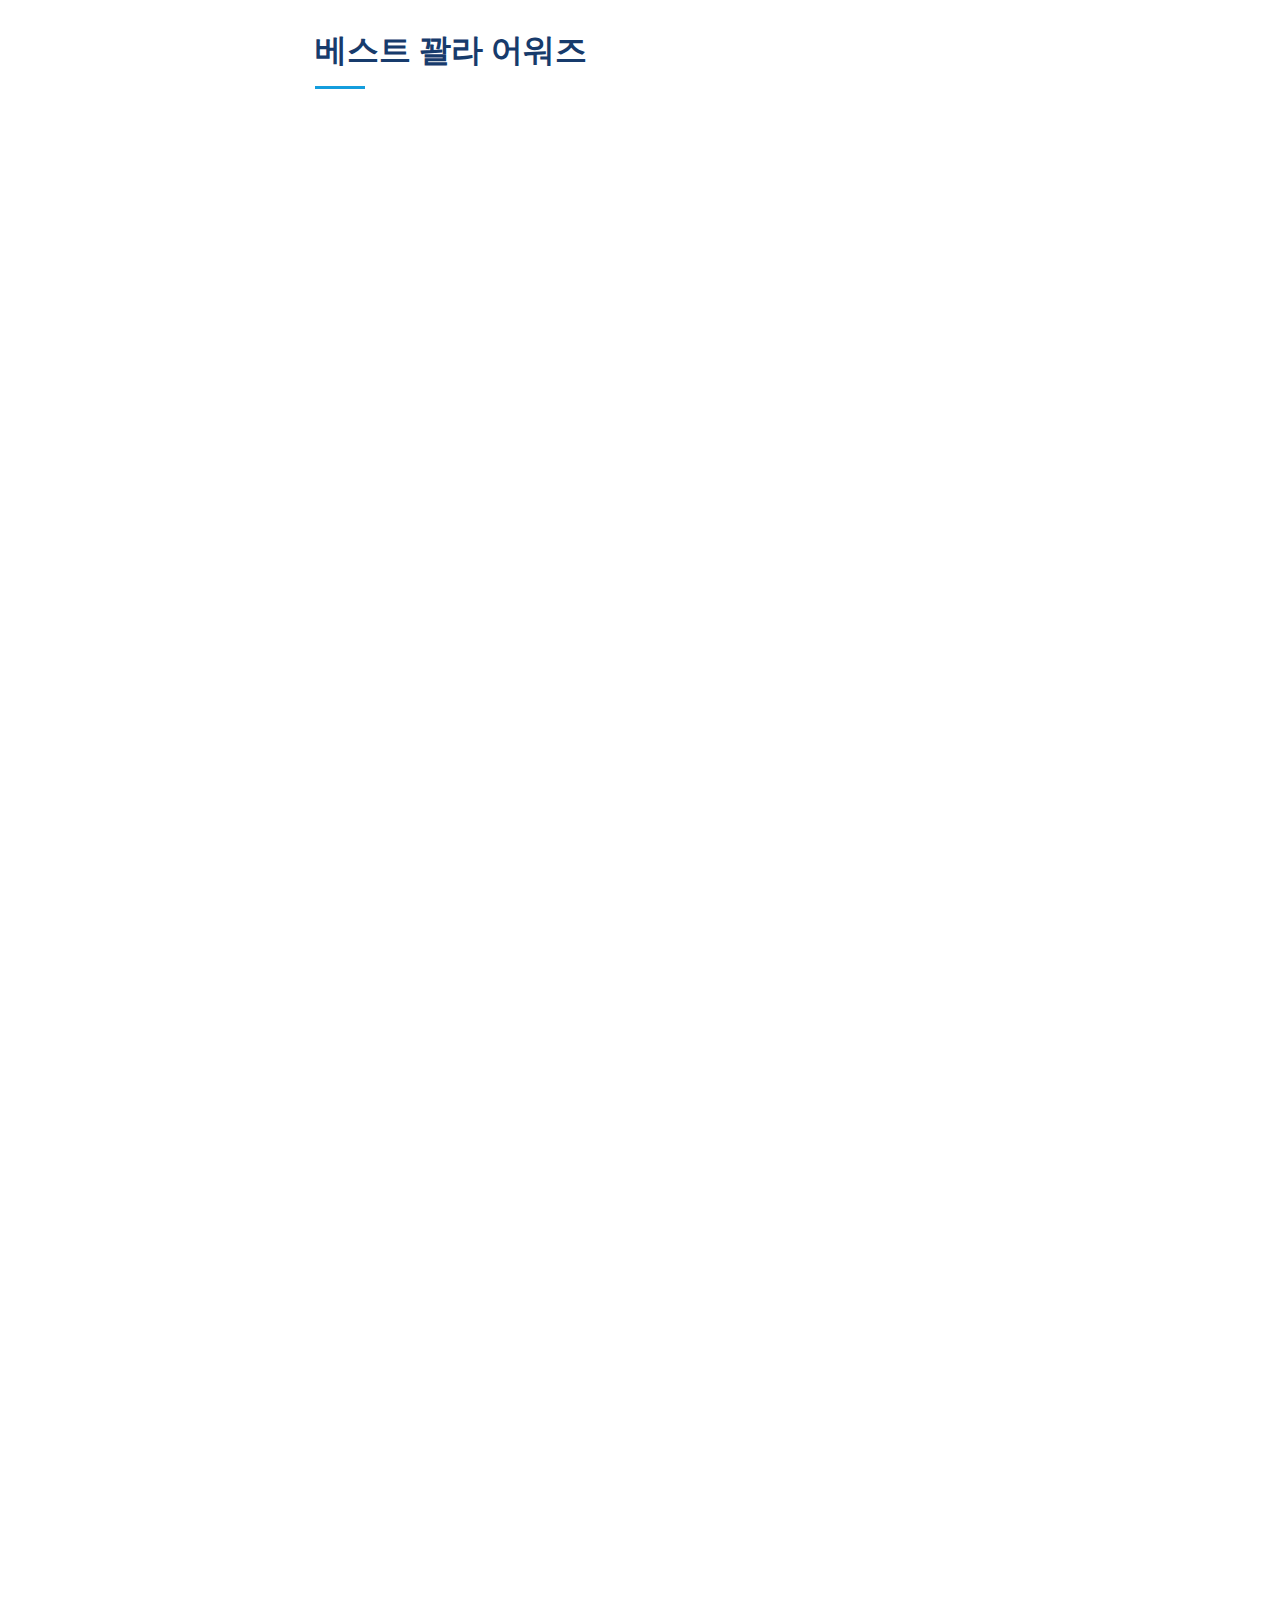
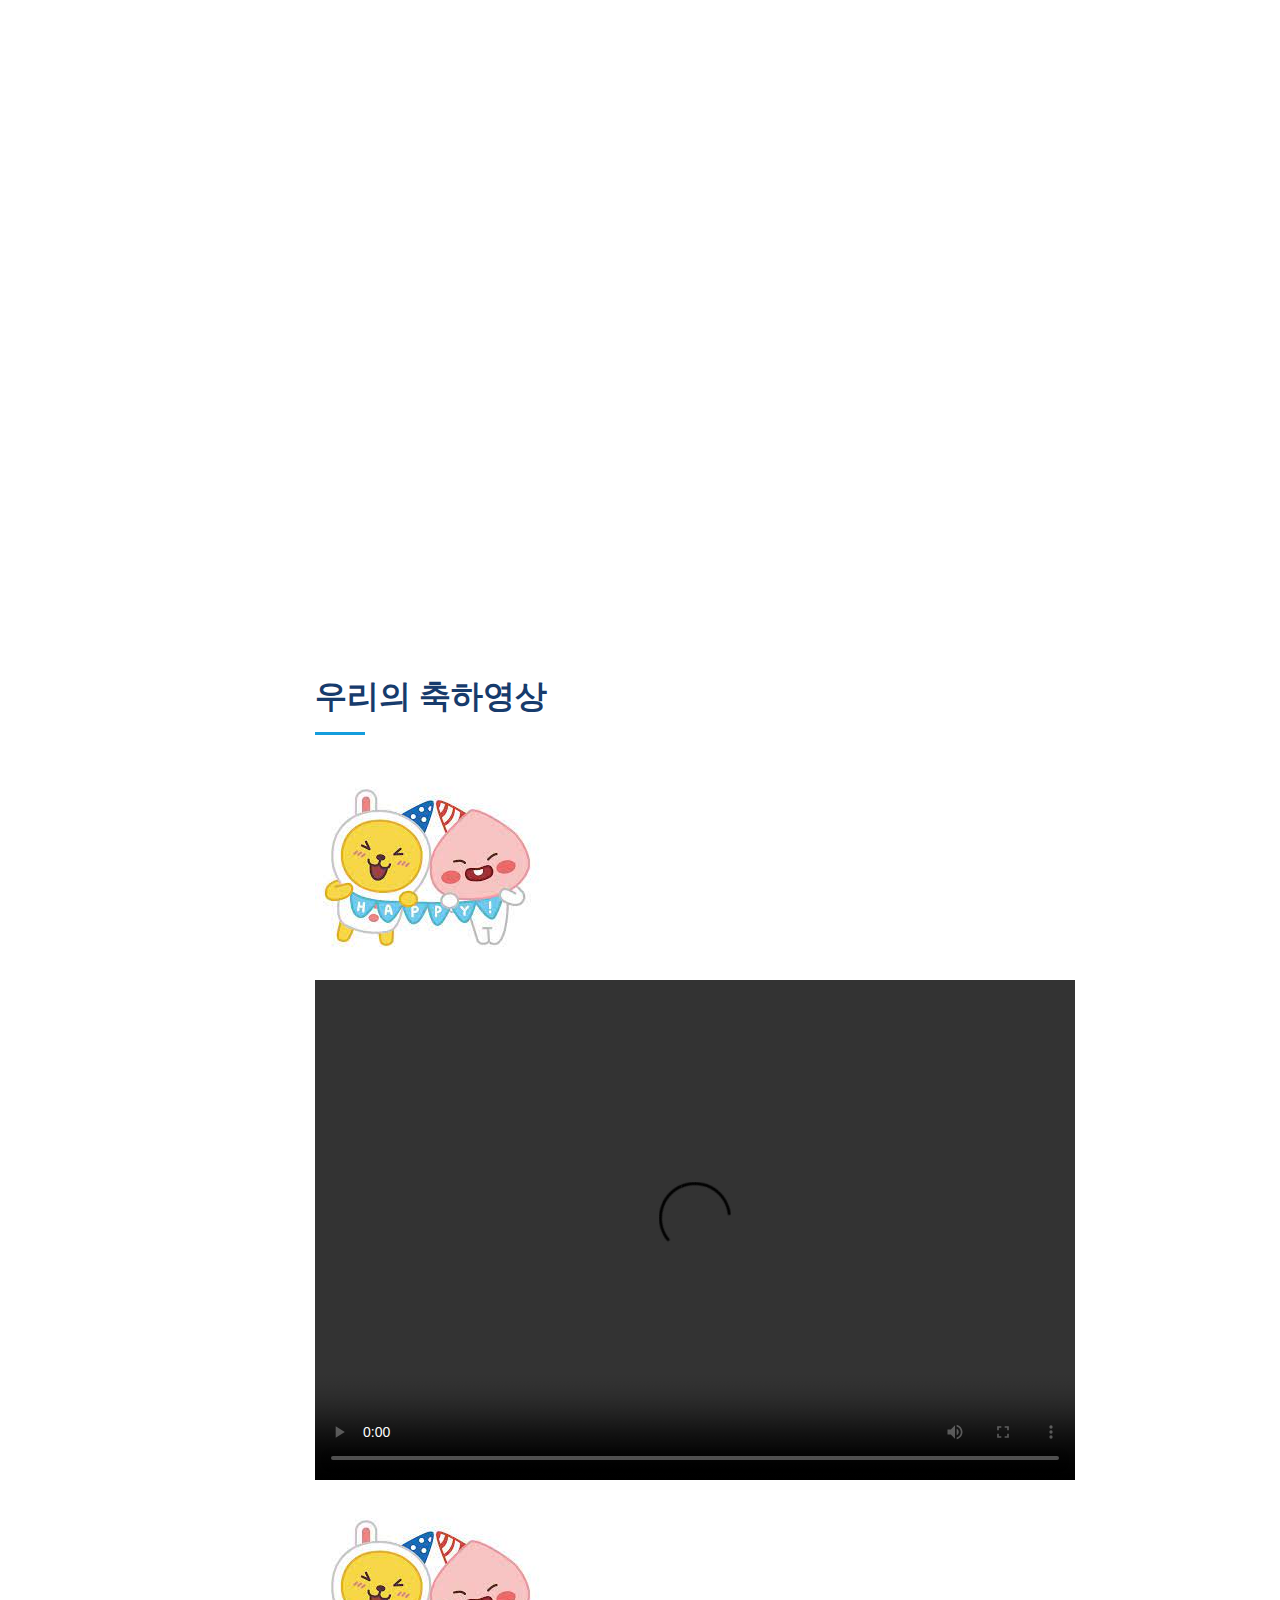
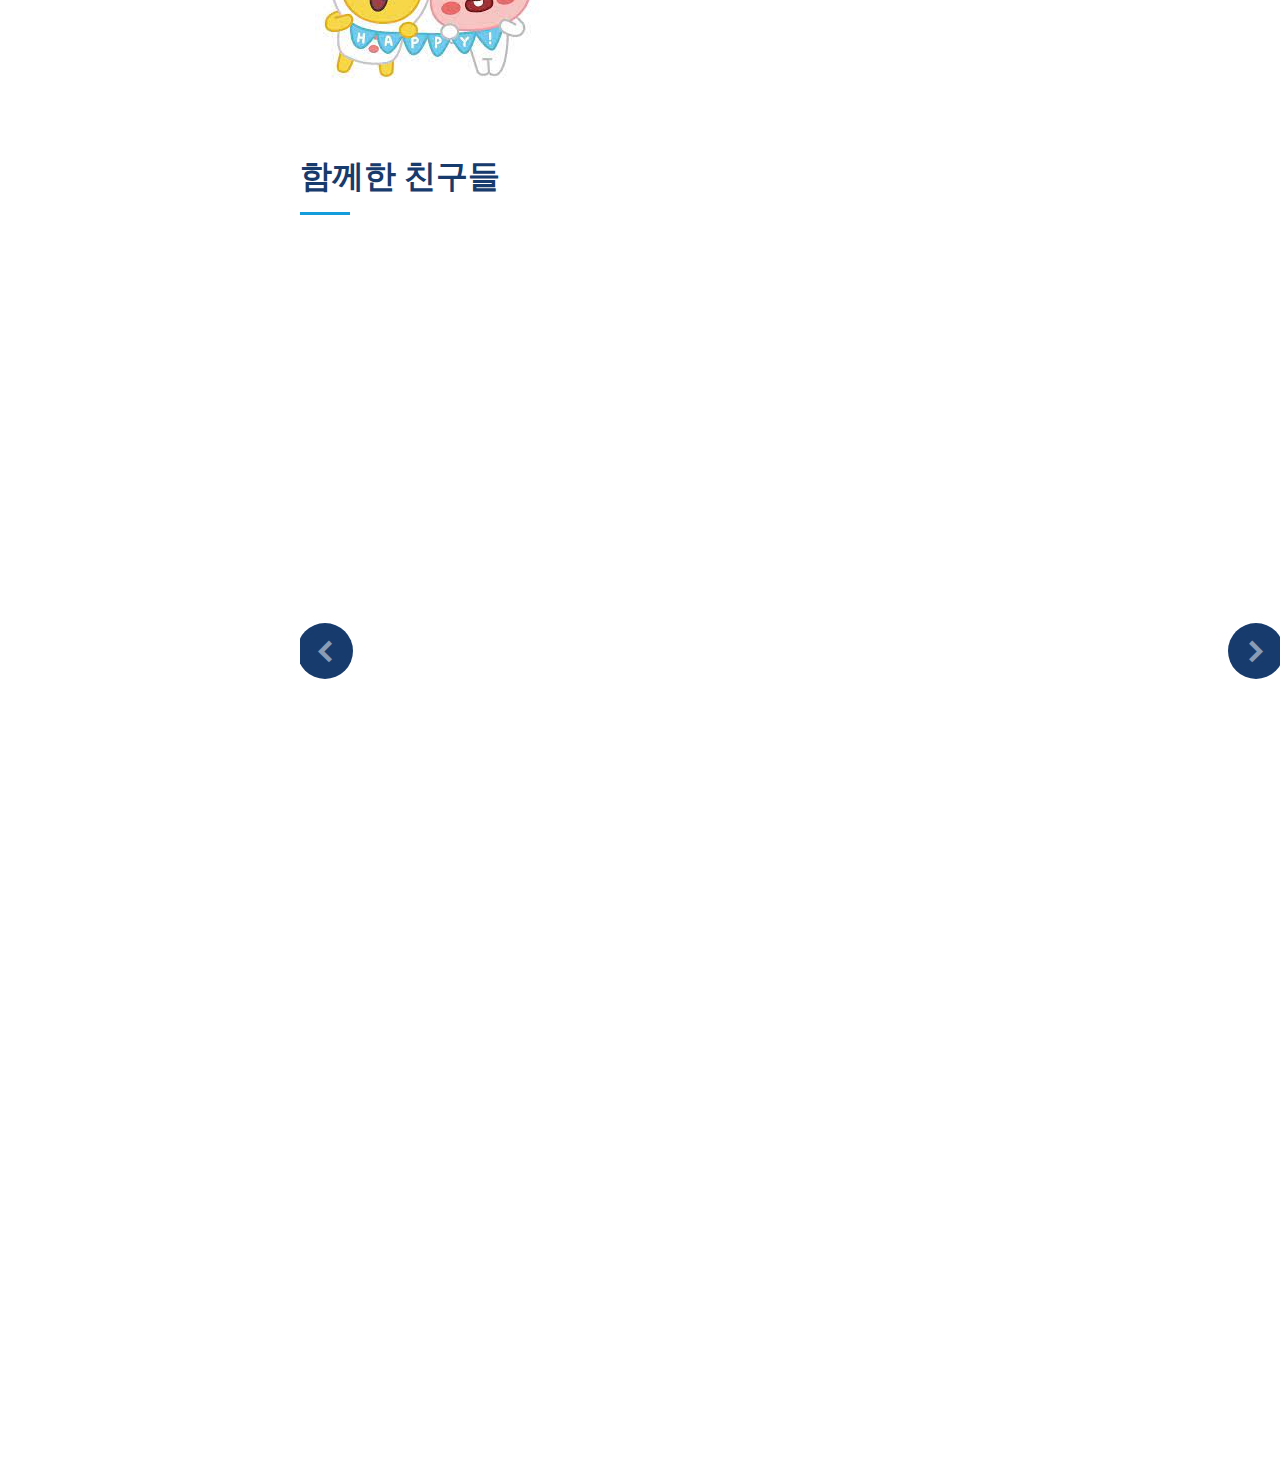
==== commit 7d0431a9: "fix video" ====
--- a/index.html
+++ b/index.html
@@ -154,7 +154,7 @@
         <h3>우리의 축하영상</h3>
         <img src="assets/img/2-1.jpg">
         <p class="font-italic">
-          <video src="assets/img/birthday.mkv" controls="controls" style="width: 80%;height: 500px;"></video>
+          <video src="assets/img/birthday.mp4" controls="controls" style="width: 80%;height: 500px;"></video>
           <img src="assets/img/2-1.jpg">
       </div>
     </section>
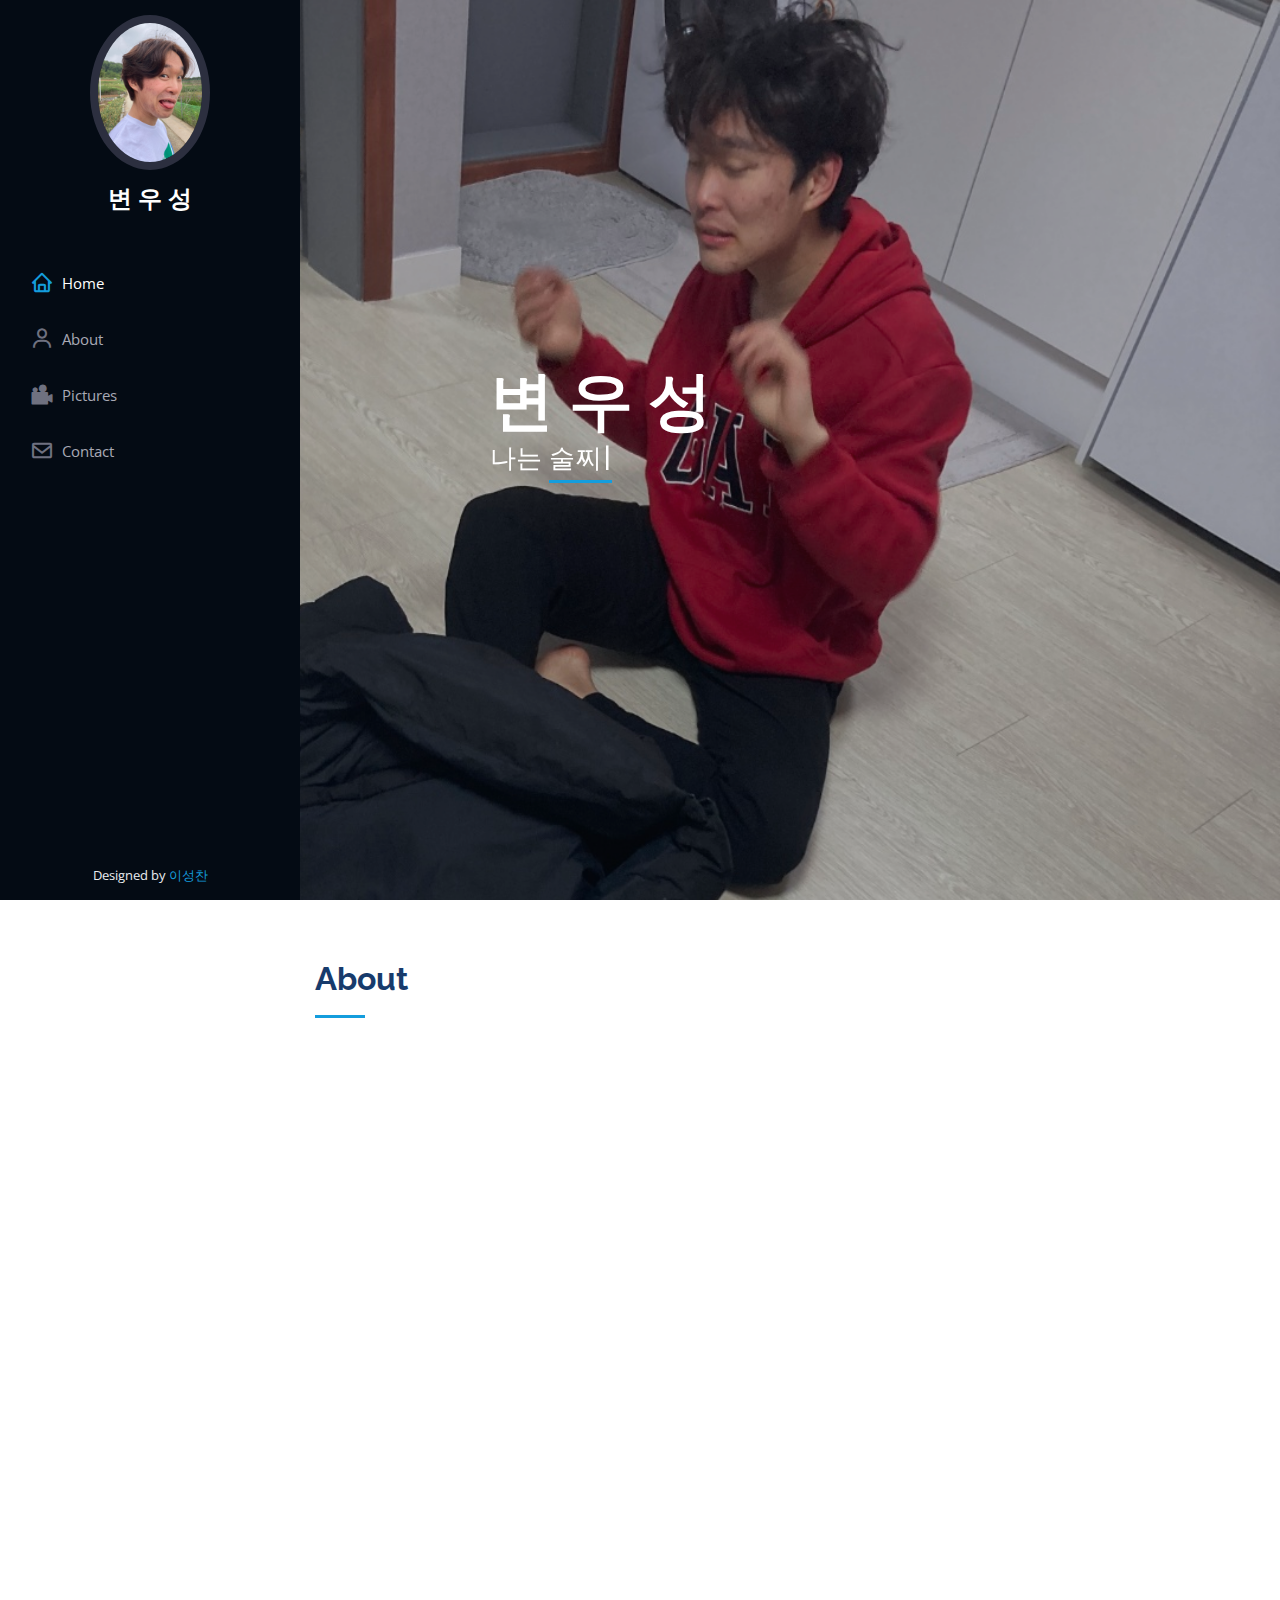
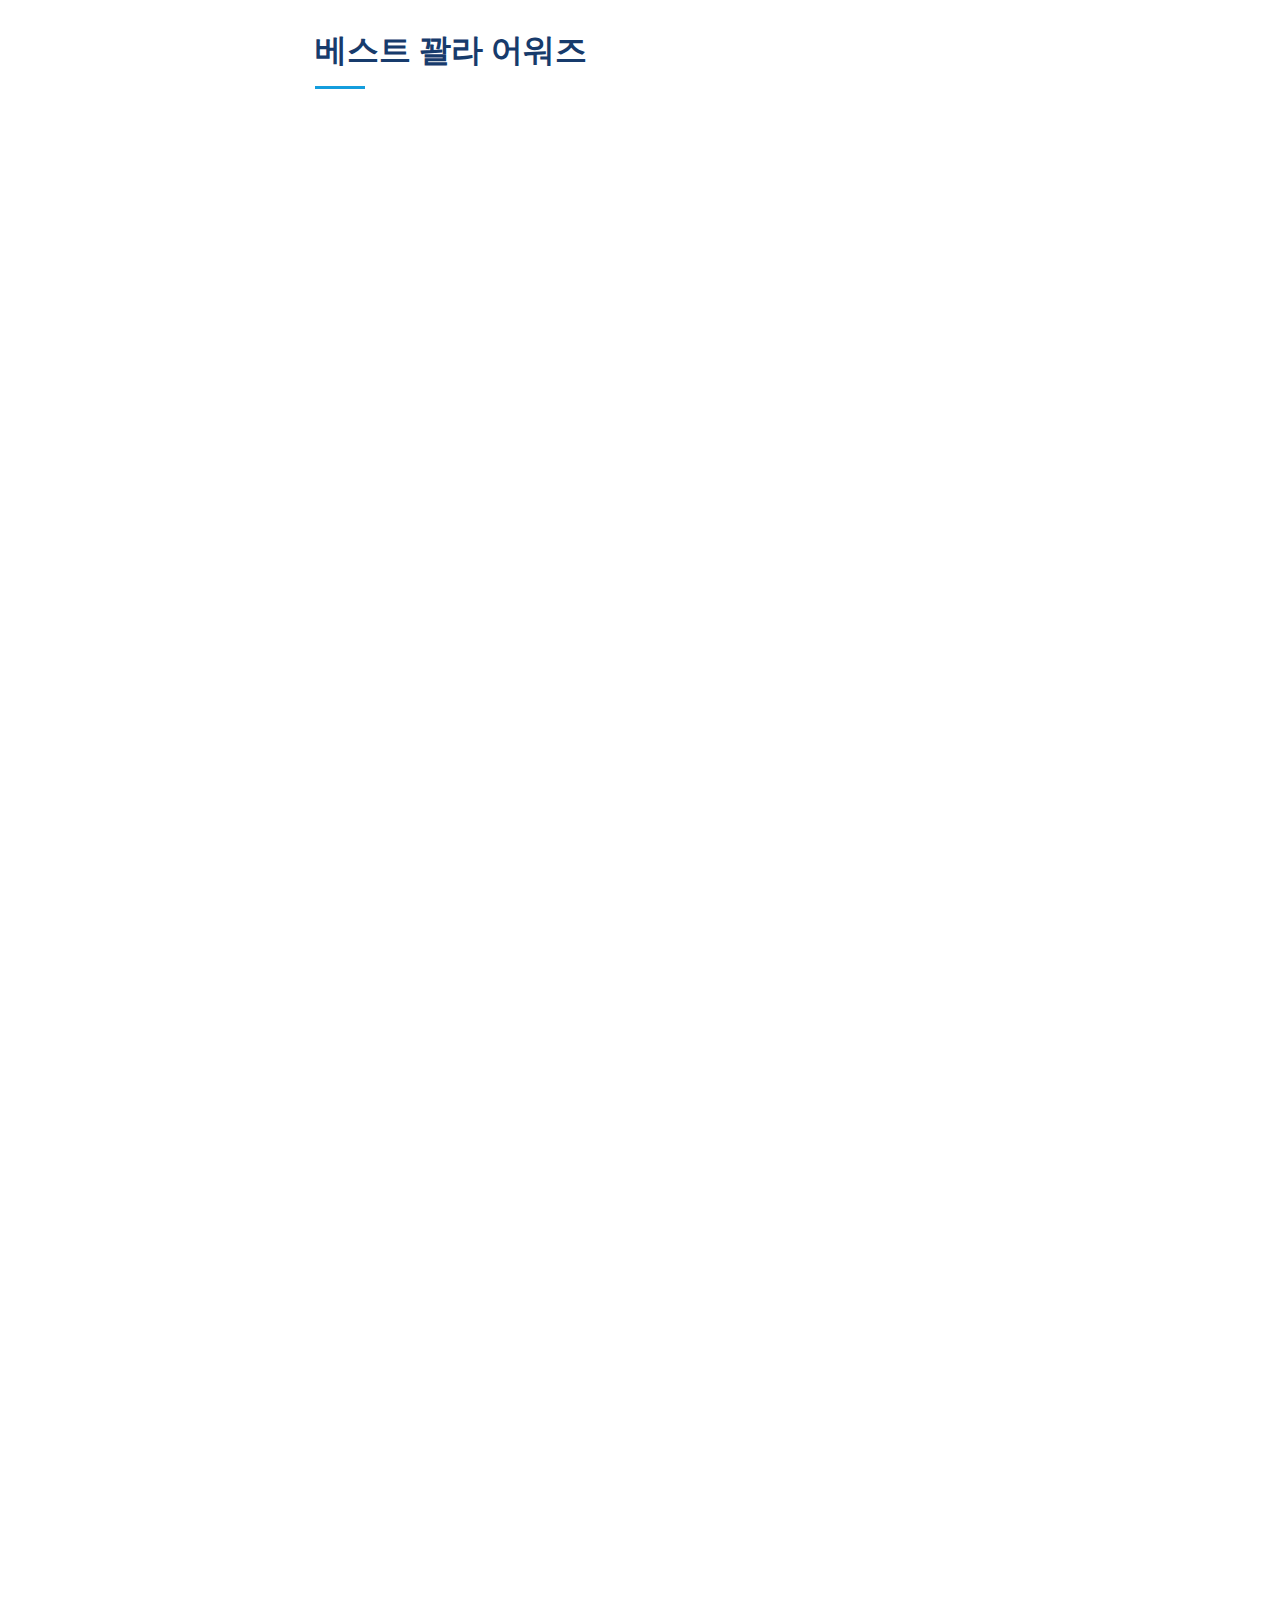
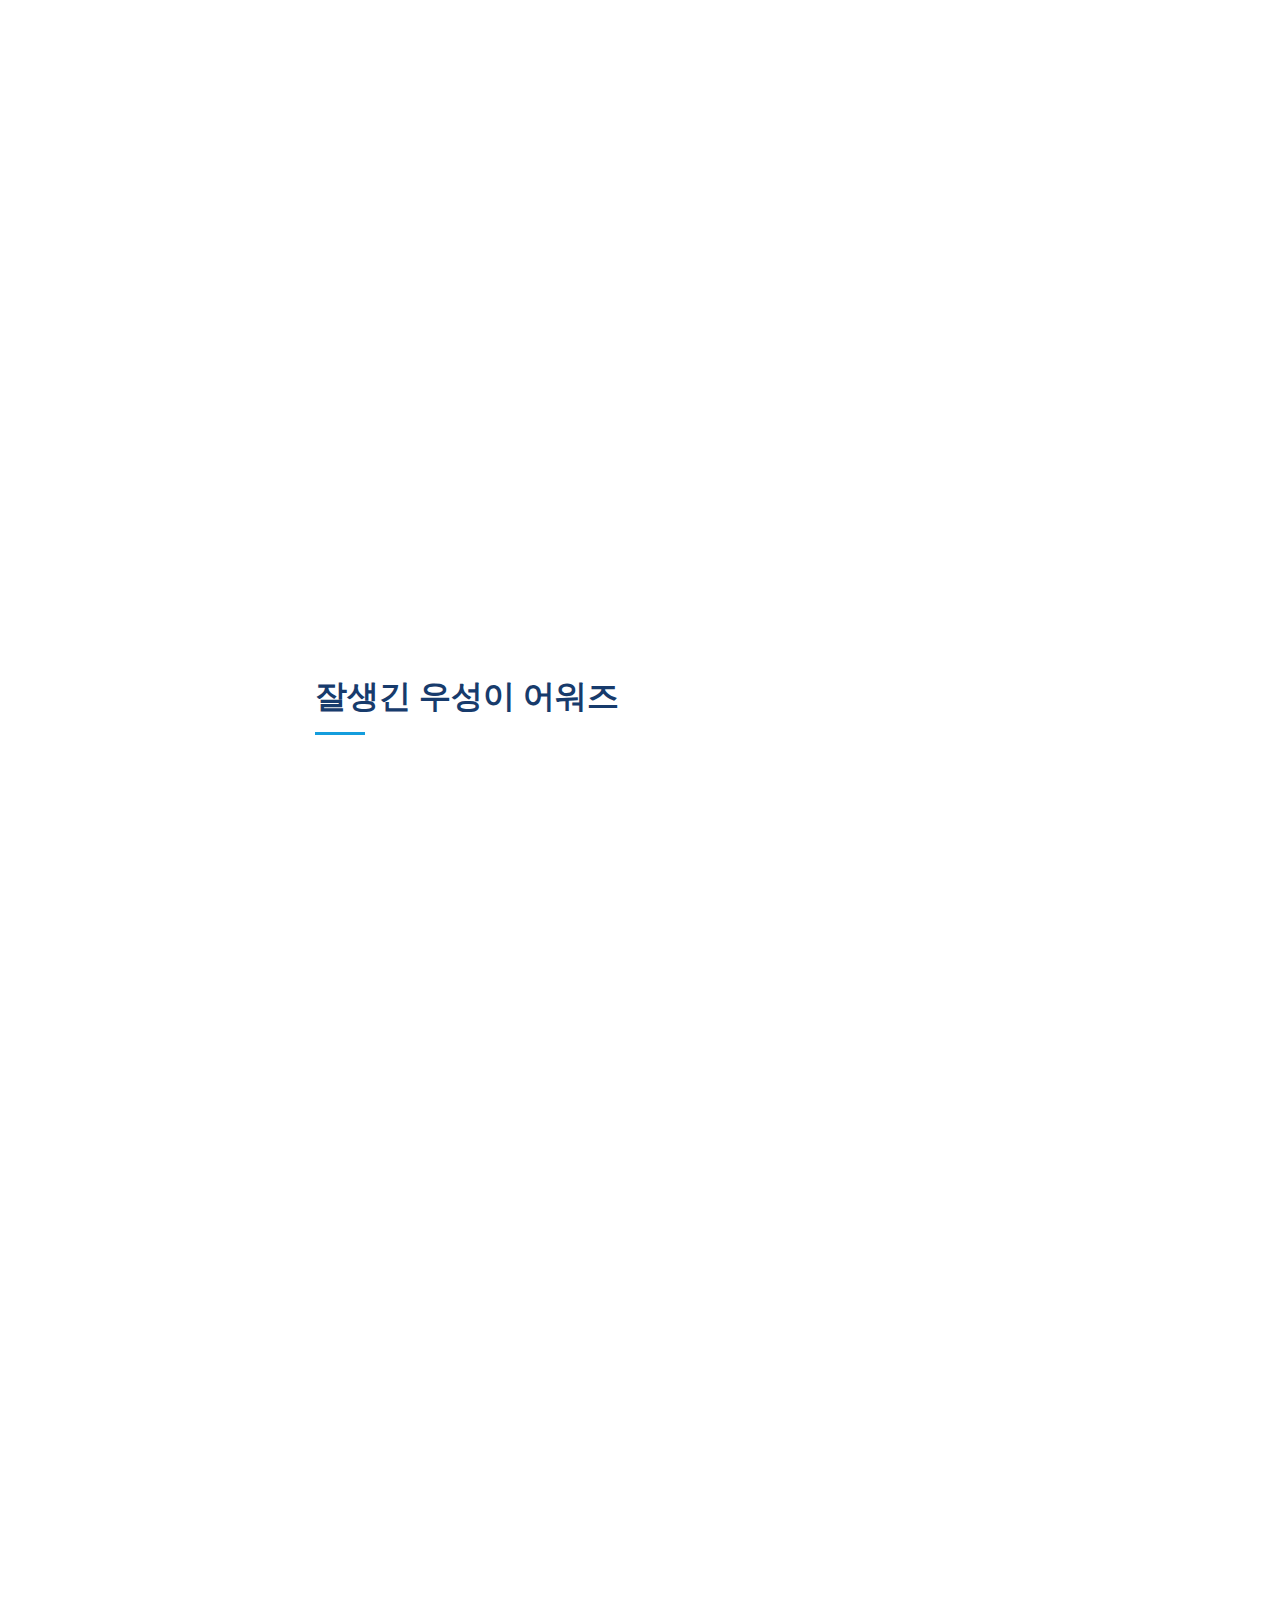
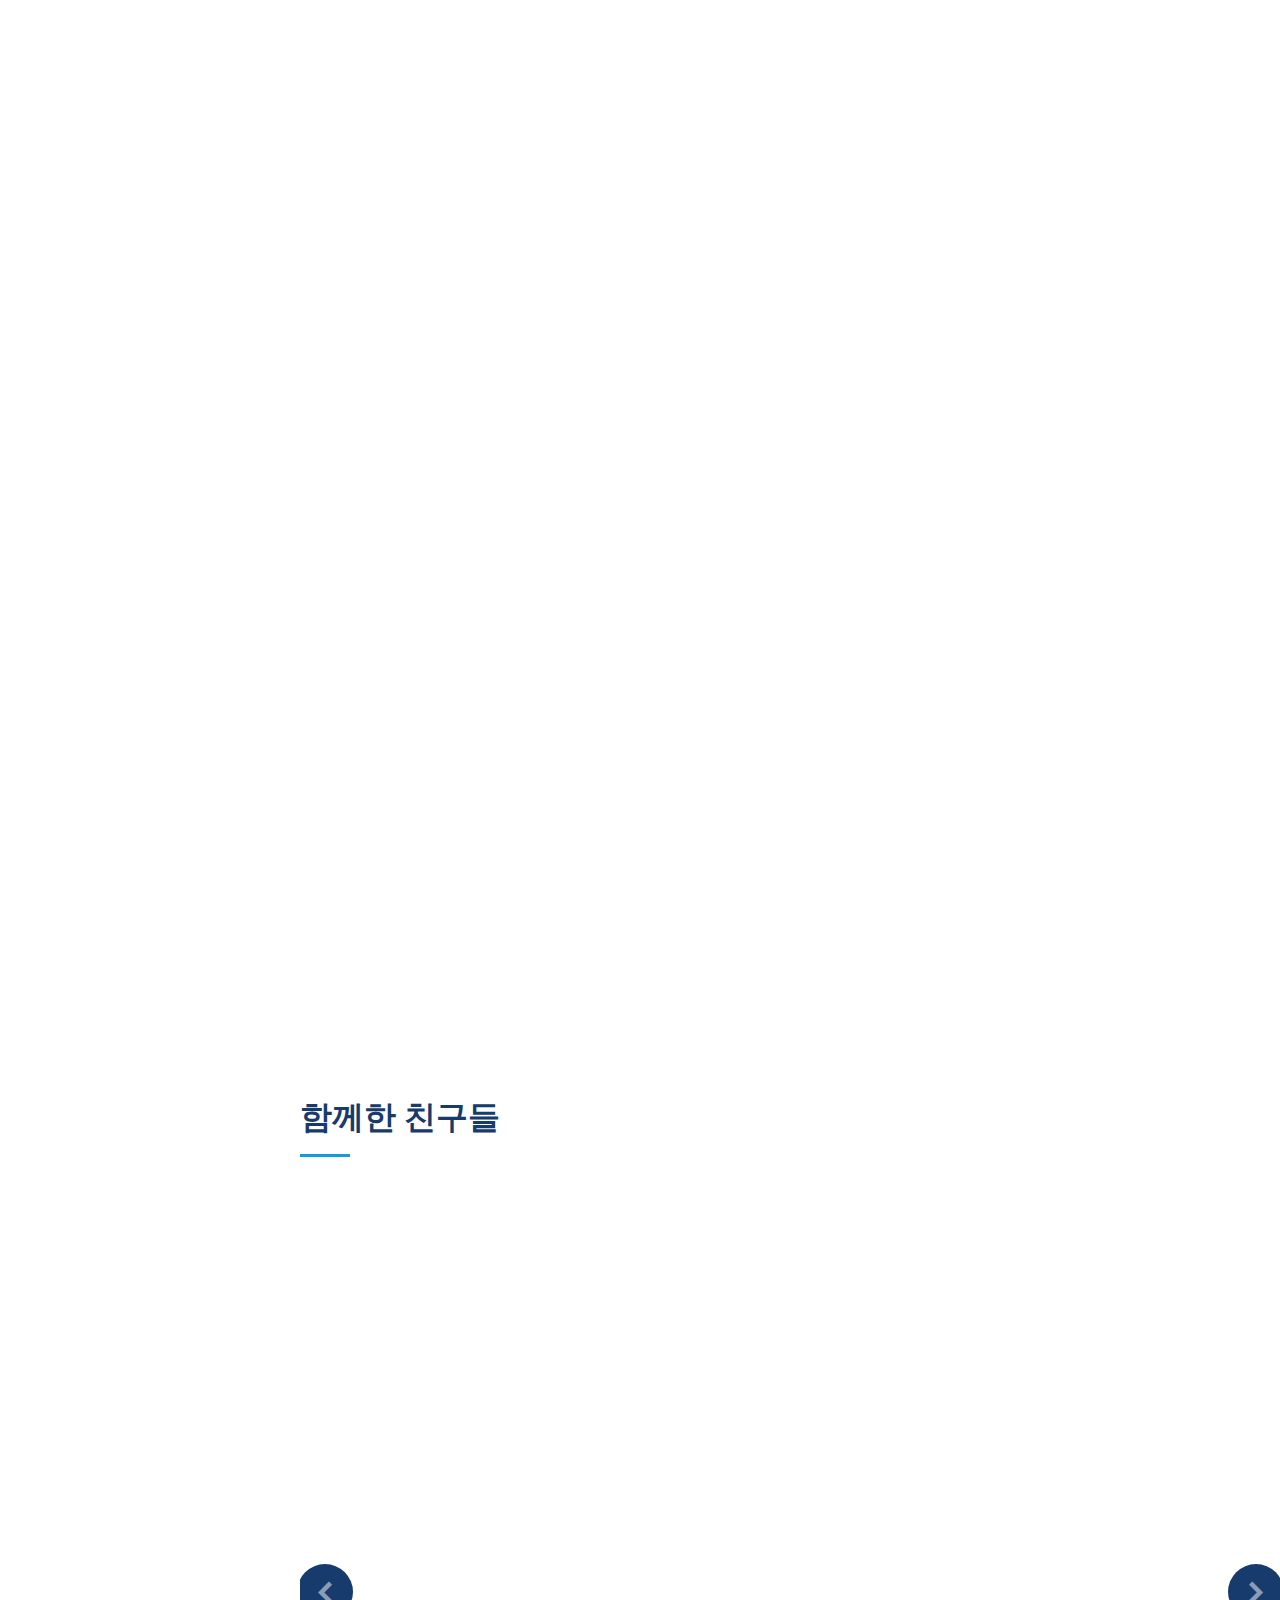
==== commit c4841ca8: "add picture" ====
--- a/index.html
+++ b/index.html
@@ -151,6 +151,36 @@
         </div>
         <p class="font-italic">
           <br><br><br><br><br><br>
+          <h3>잘생긴 우성이 어워즈</h3>
+          <div class="col-lg-4" data-aos="fade-right">
+            <img src="assets/img/1-1.png" class="img-fluid" alt="I am Wooseong">
+          </div>
+          <br><br>
+          <div class="col-lg-4" data-aos="fade-right">
+            <img src="assets/img/1-2.png" class="img-fluid" alt="I am Wooseong">
+          </div>
+          <br><br>
+          <div class="col-lg-4" data-aos="fade-right">
+            <img src="assets/img/1-3.png" class="img-fluid" alt="I am Wooseong">
+          </div>
+          <br><br>
+          <div class="col-lg-4" data-aos="fade-right">
+            <img src="assets/img/1-4.png" class="img-fluid" alt="I am Wooseong">
+          </div>
+          <br><br>
+          <div class="col-lg-4" data-aos="fade-right">
+            <img src="assets/img/123.png" class="img-fluid" alt="I am Wooseong">
+          </div>
+          <br><br>
+          <div class="col-lg-4" data-aos="fade-right">
+            <img src="assets/img/1-5.png" class="img-fluid" alt="I am Wooseong">
+          </div>
+          <br><br>
+          <div class="col-lg-4" data-aos="fade-right">
+            <img src="assets/img/999.png" class="img-fluid" alt="I am Wooseong">
+          </div>
+          <br><br><br><br><br><br>
+          <div class="col-lg-4" data-aos="fade-right">
         <h3>우리의 축하영상</h3>
         <img src="assets/img/2-1.jpg">
         <p class="font-italic">
@@ -202,9 +232,6 @@
                     class="col-xl-4 col-lg-6 icon-boxes d-flex flex-column align-items-stretch justify-content-center py-5 px-lg-5">
                     <h4 data-aos="fade-up">제목</h4>
                     <h3 data-aos="fade-up" style="color:#173b6c;">광안대교에서</h3>
-
-
-
                   </div>
                 </div>
 
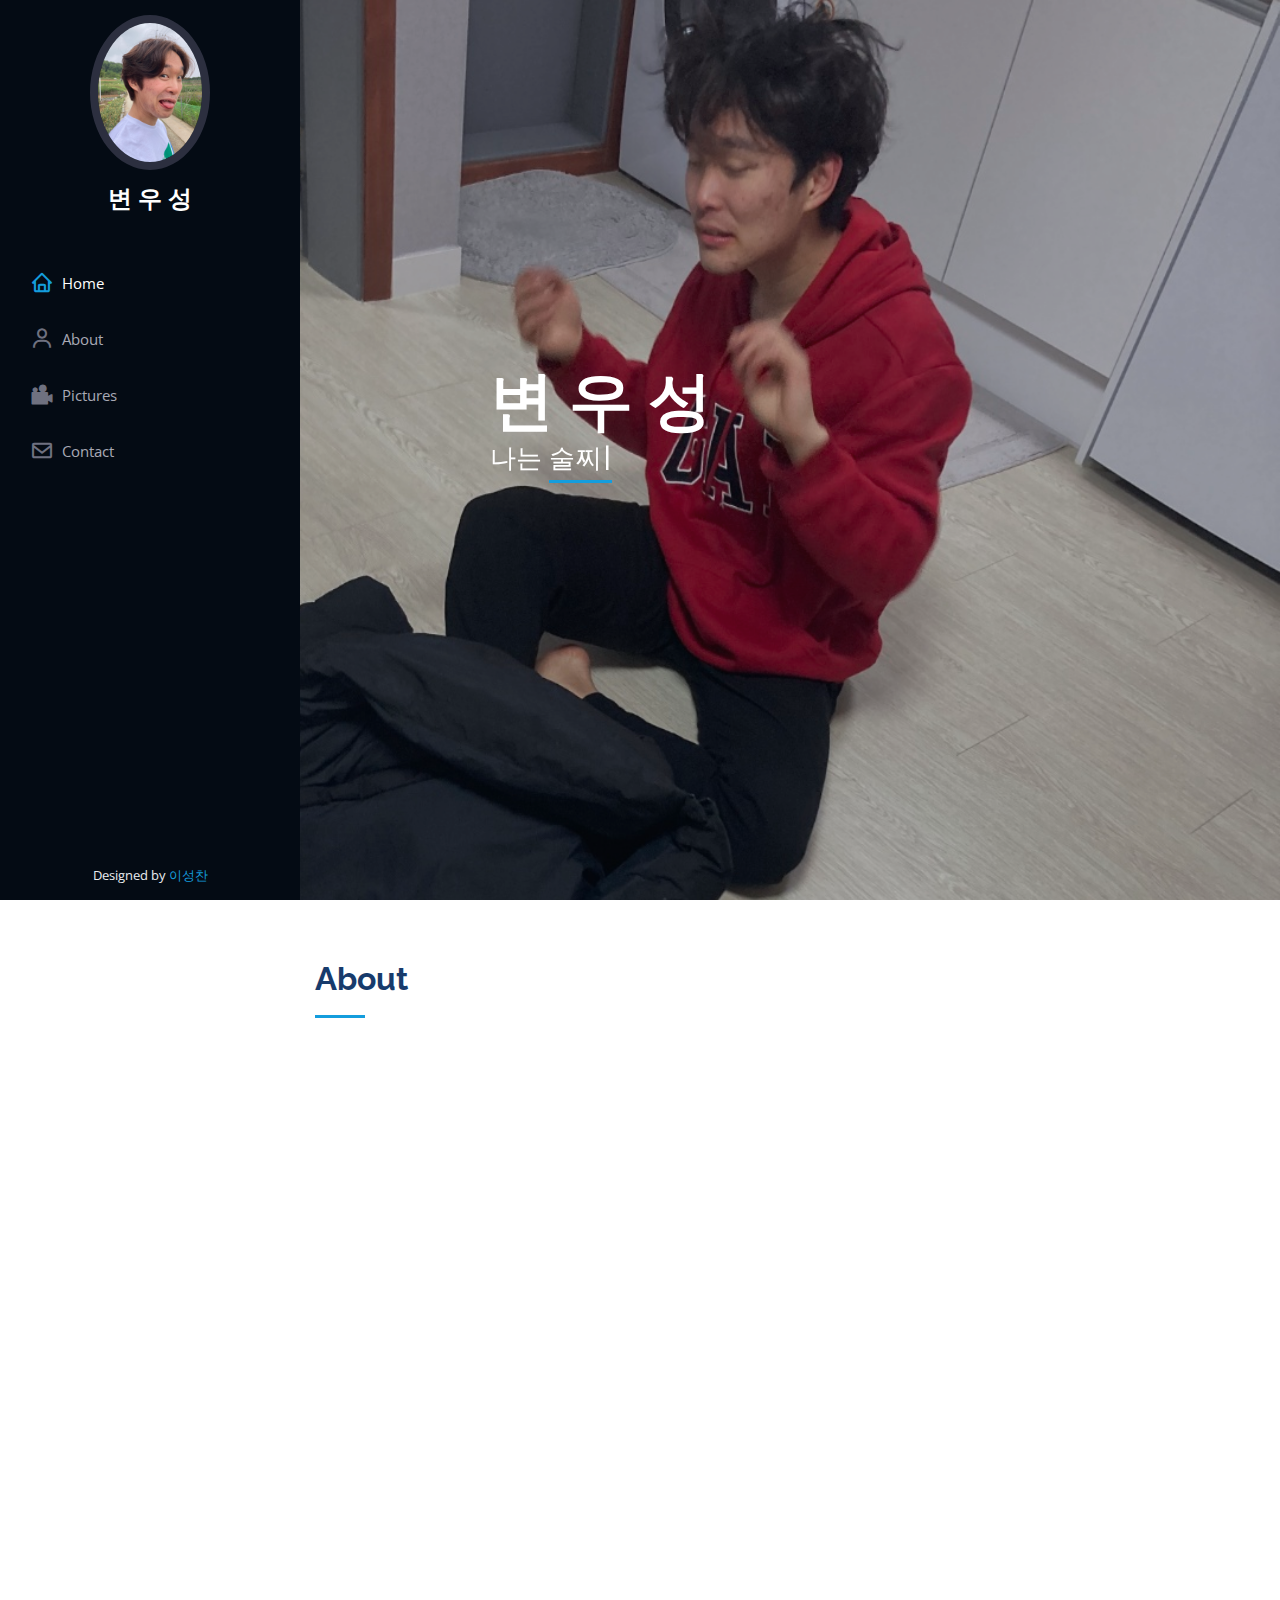
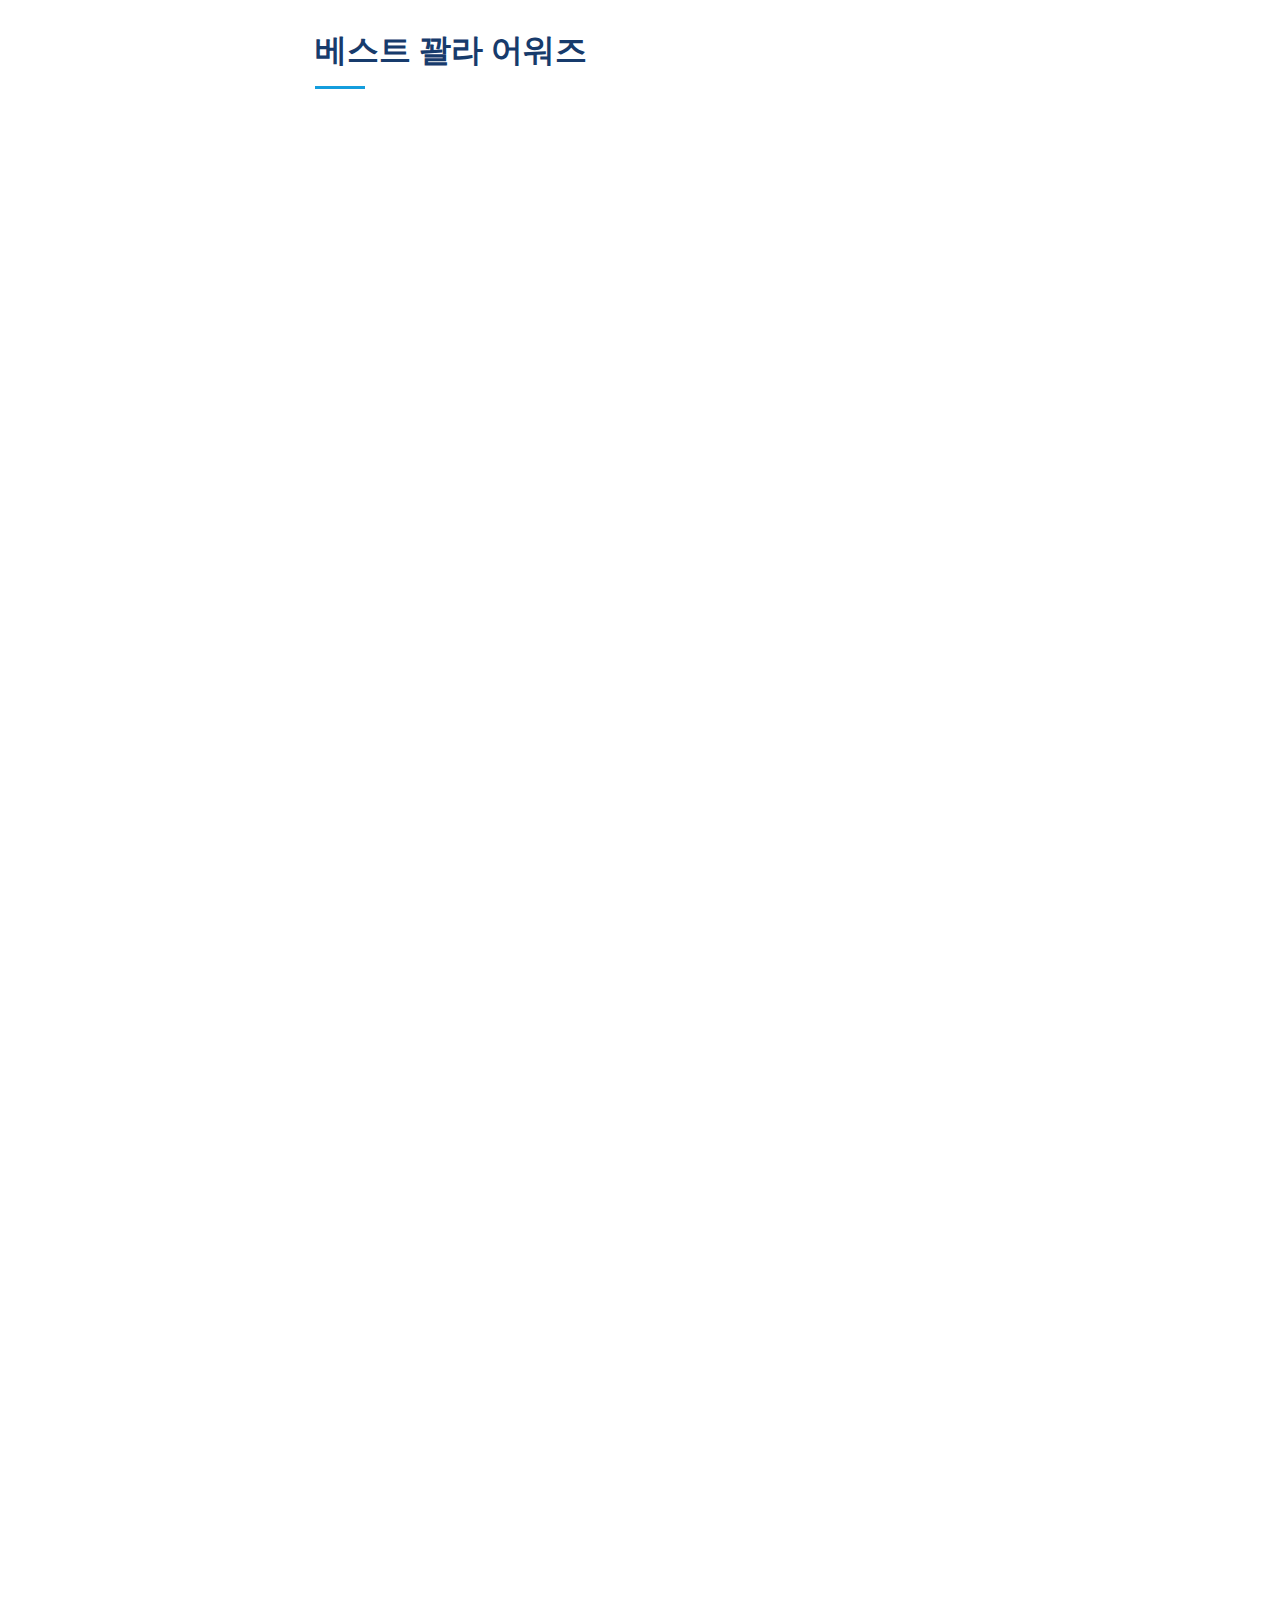
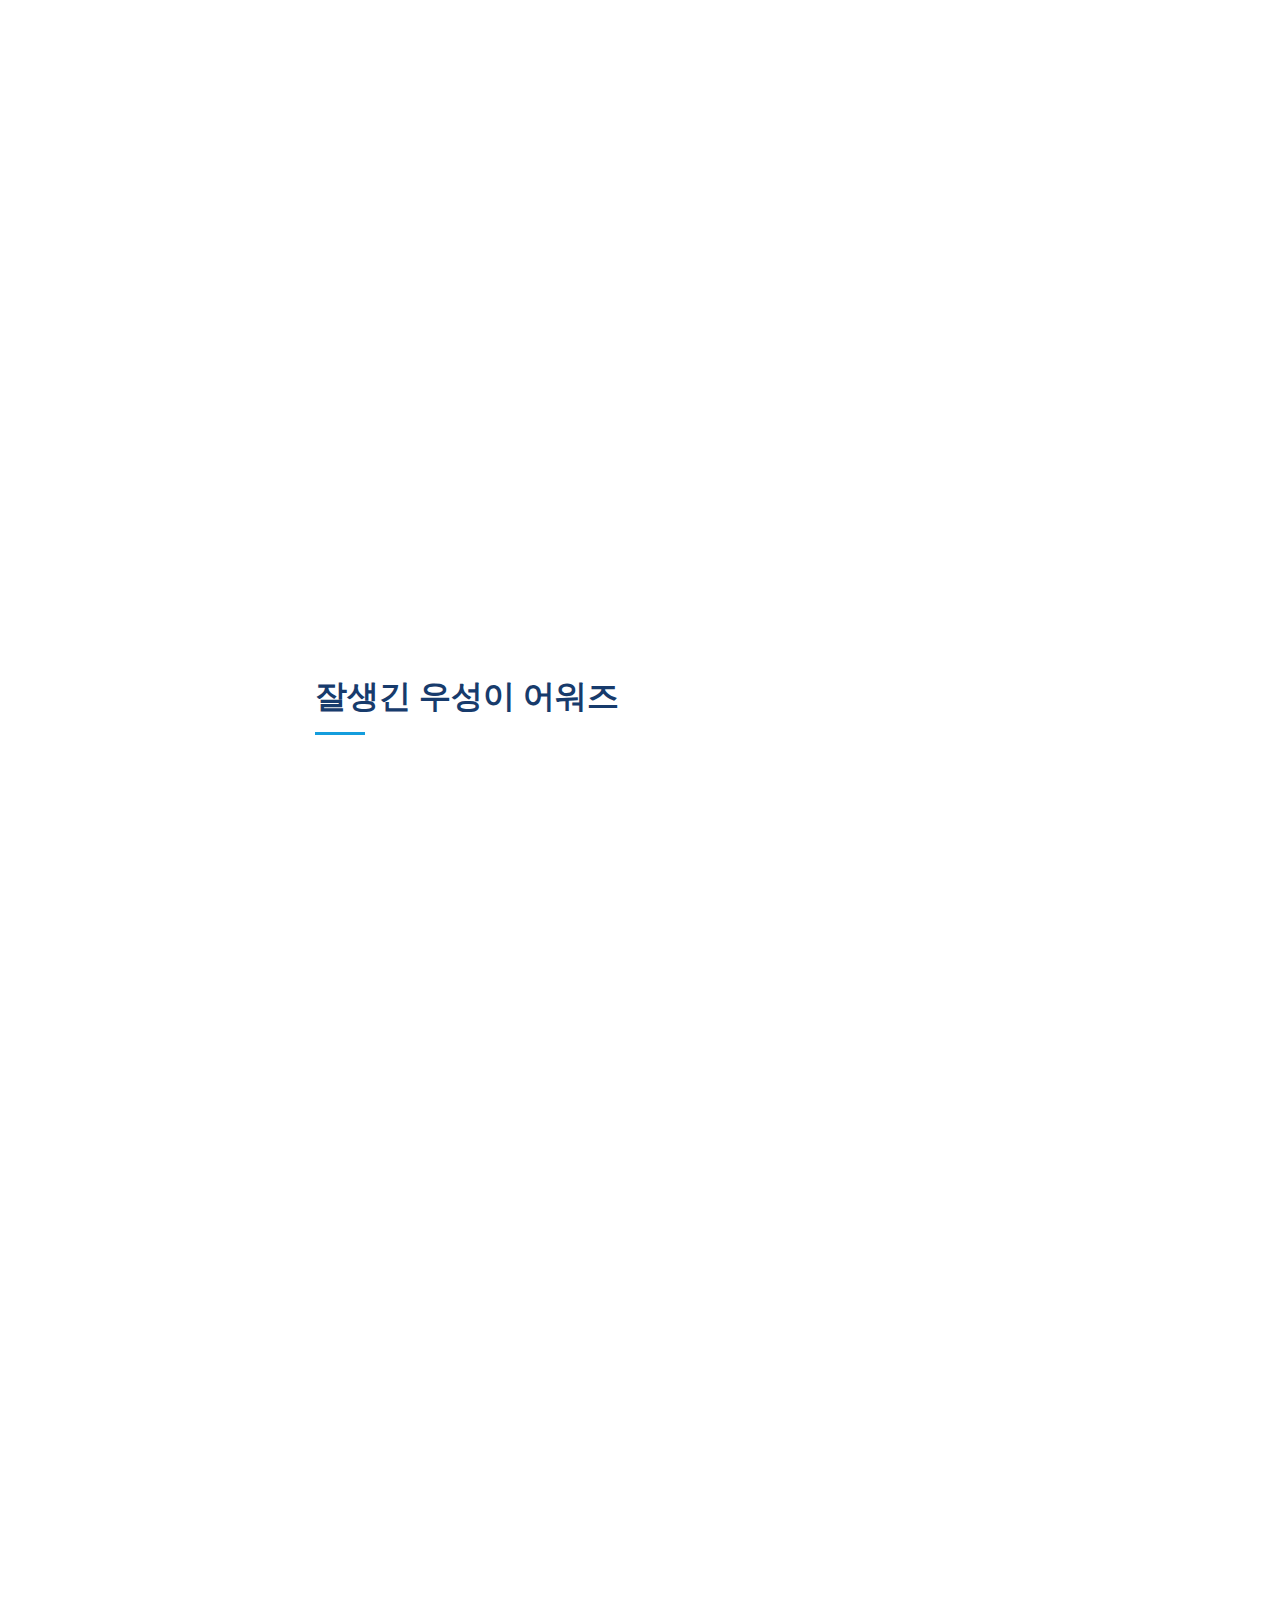
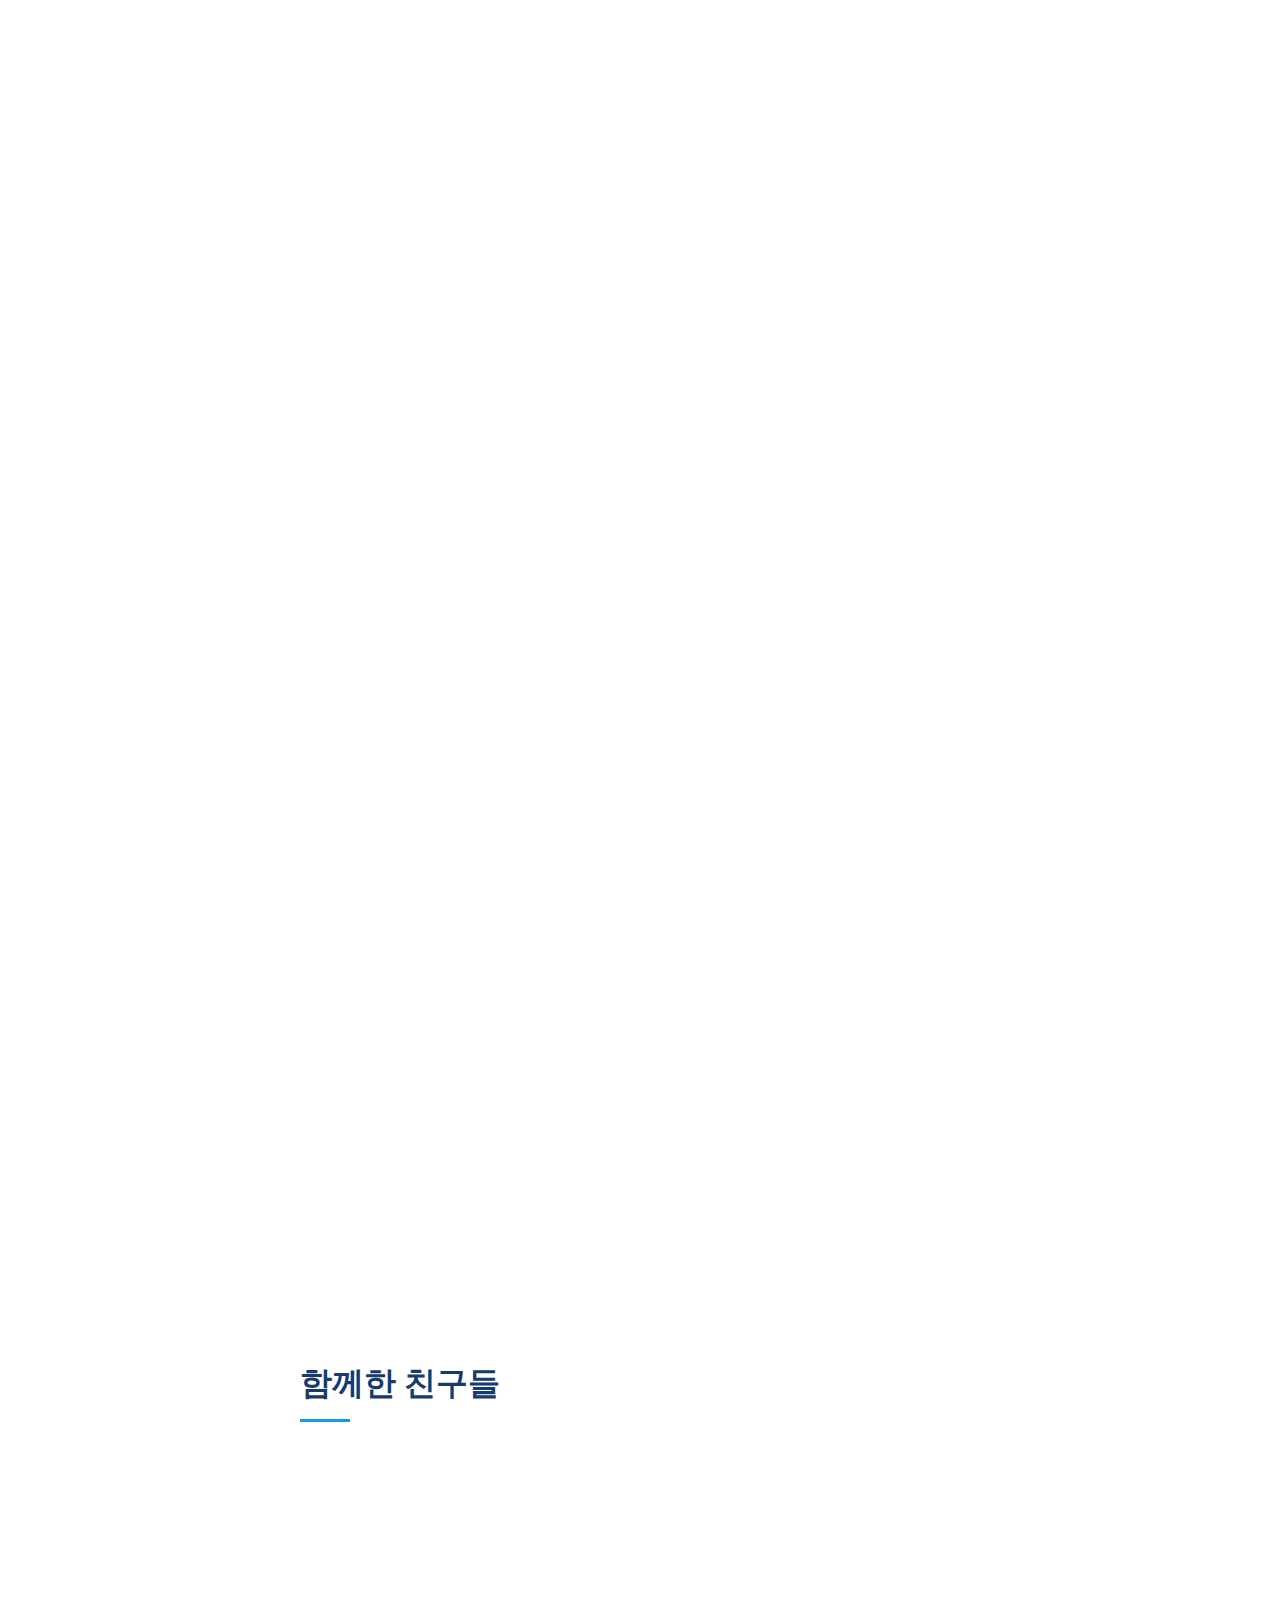
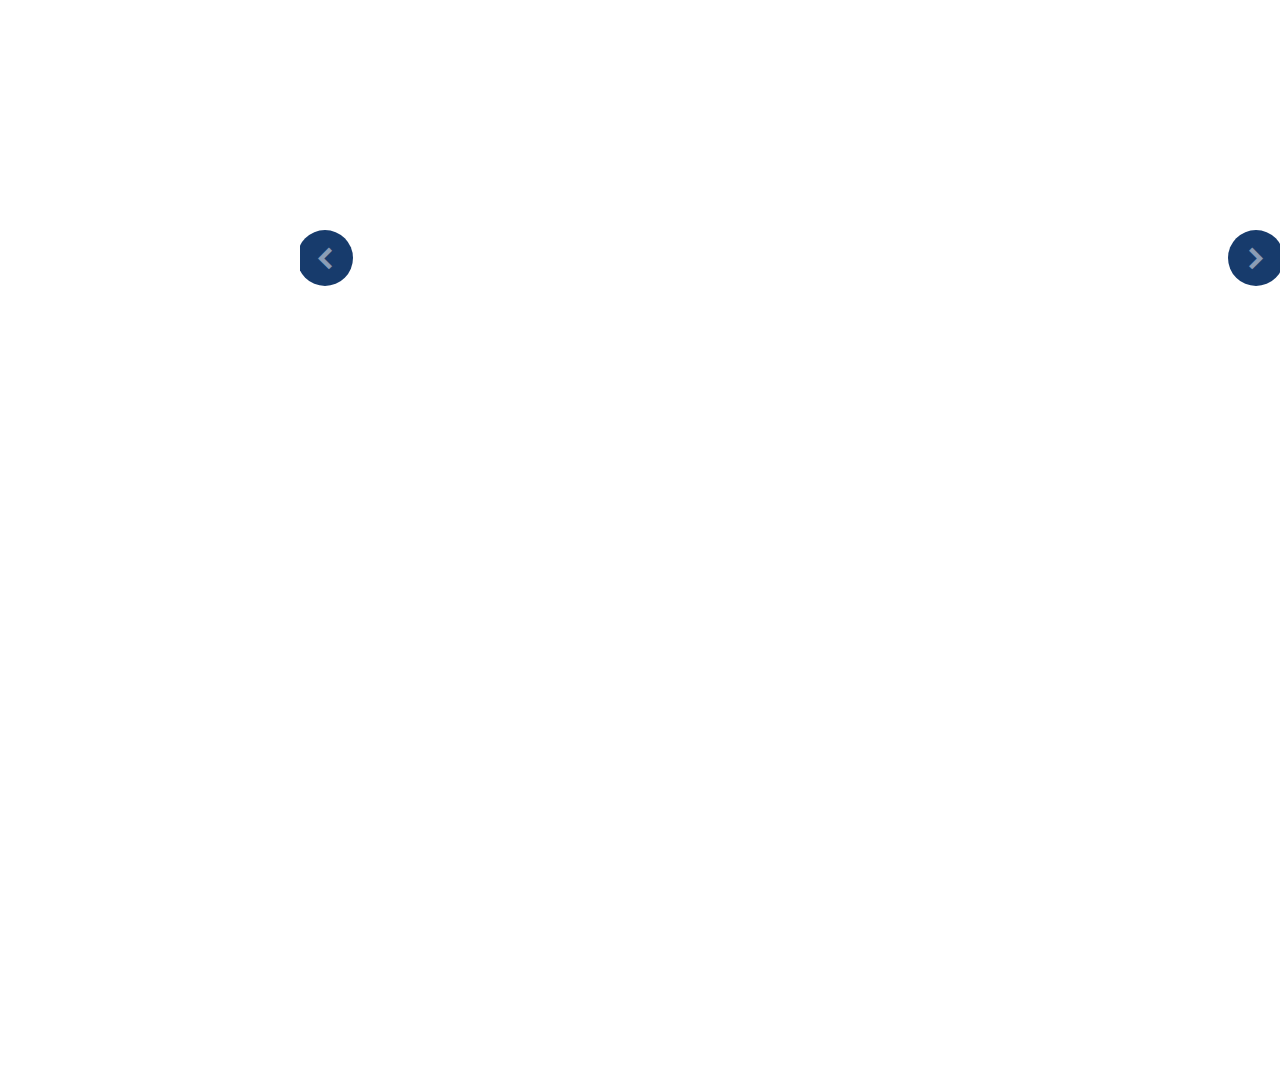
==== commit ccf33db2: "dd" ====
--- a/index.html
+++ b/index.html
@@ -177,7 +177,7 @@
           </div>
           <br><br>
           <div class="col-lg-4" data-aos="fade-right">
-            <img src="assets/img/999.png" class="img-fluid" alt="I am Wooseong">
+            <img src="assets/img/999.PNG" class="img-fluid" alt="I am Wooseong">
           </div>
           <br><br><br><br><br><br>
           <div class="col-lg-4" data-aos="fade-right">
